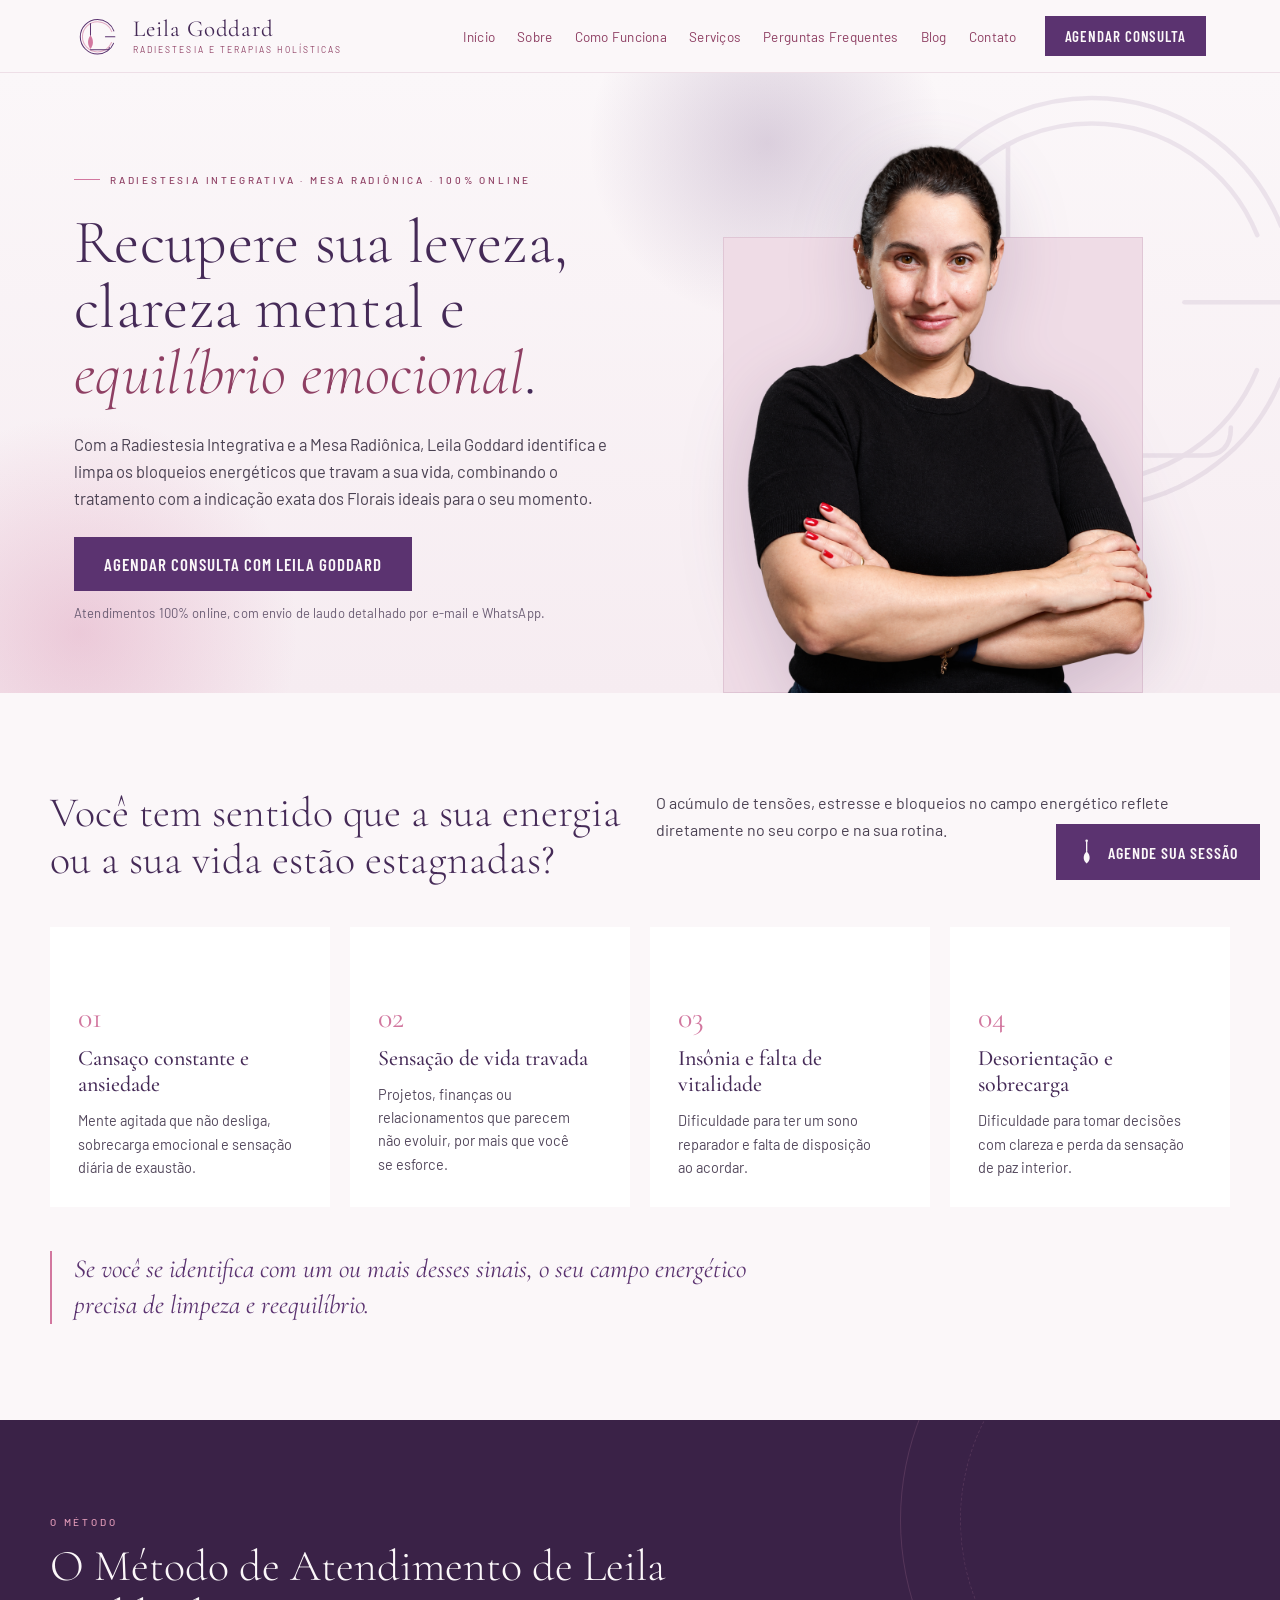
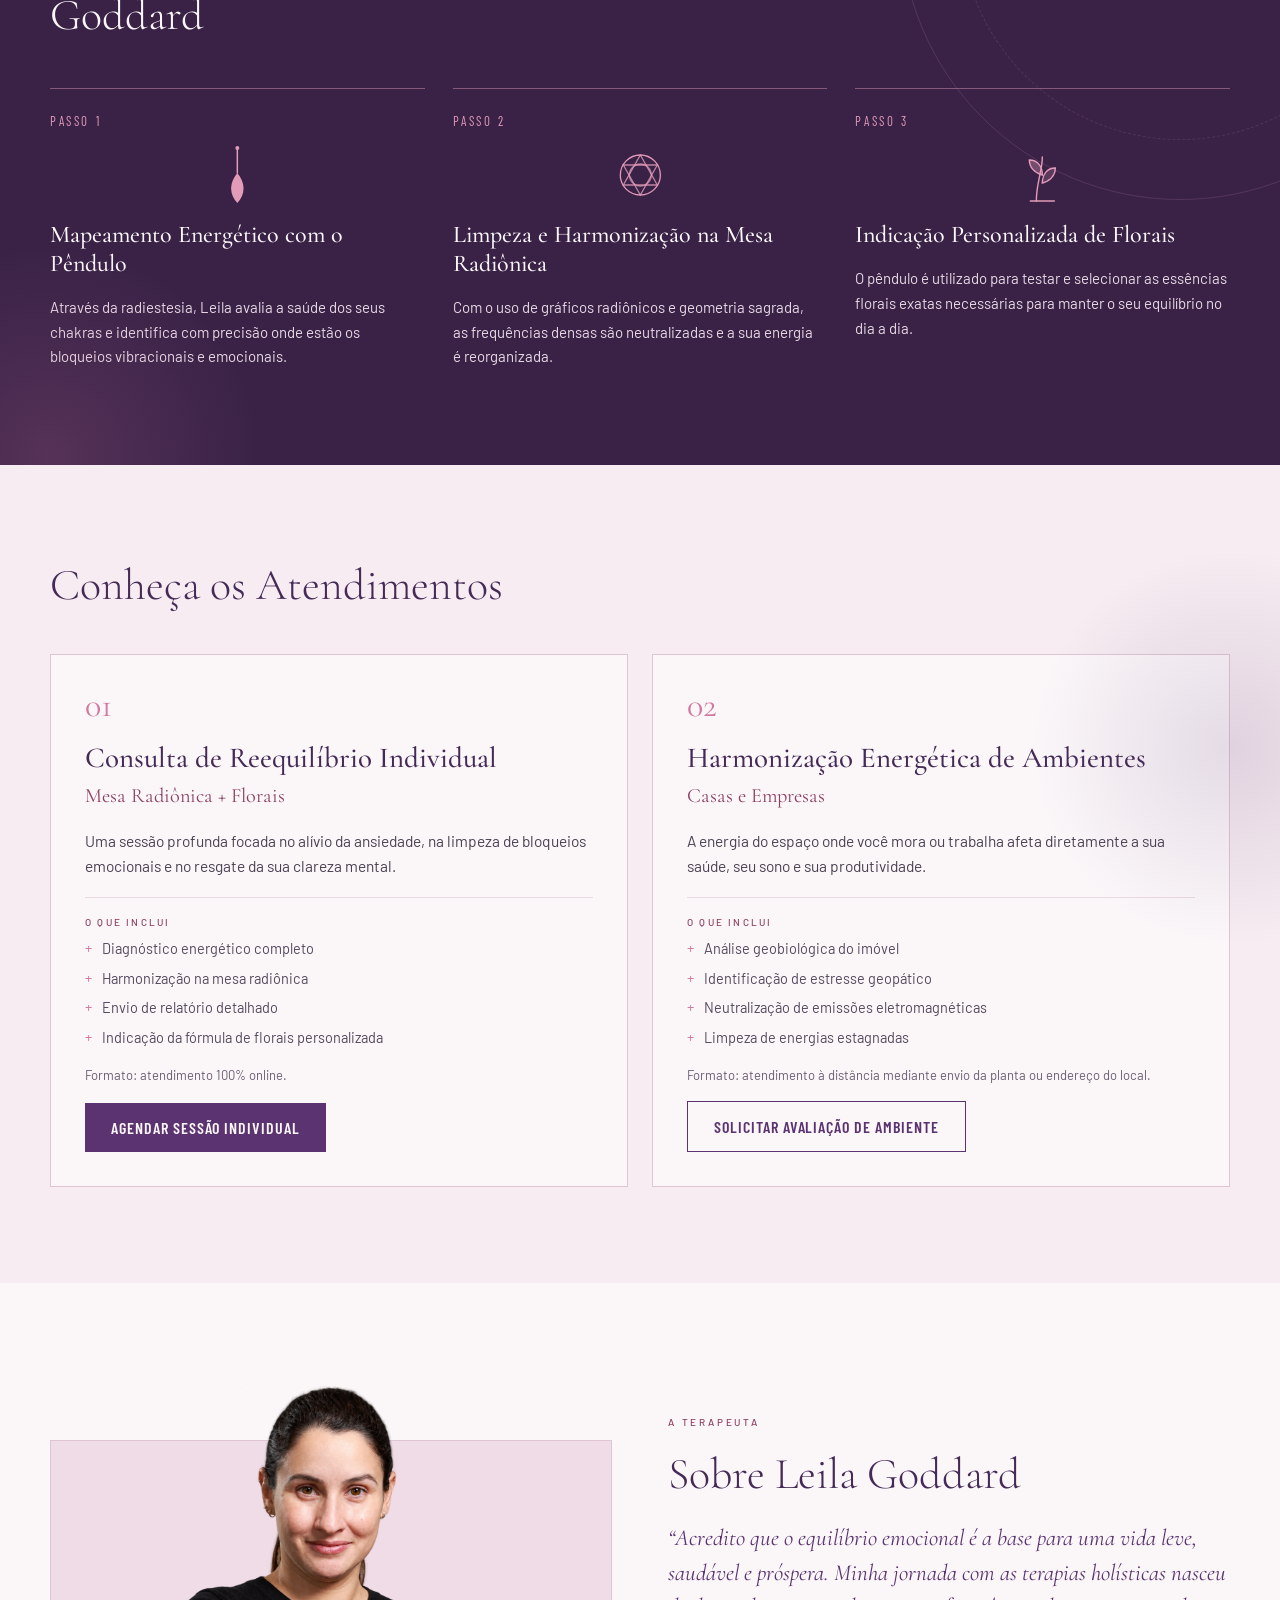
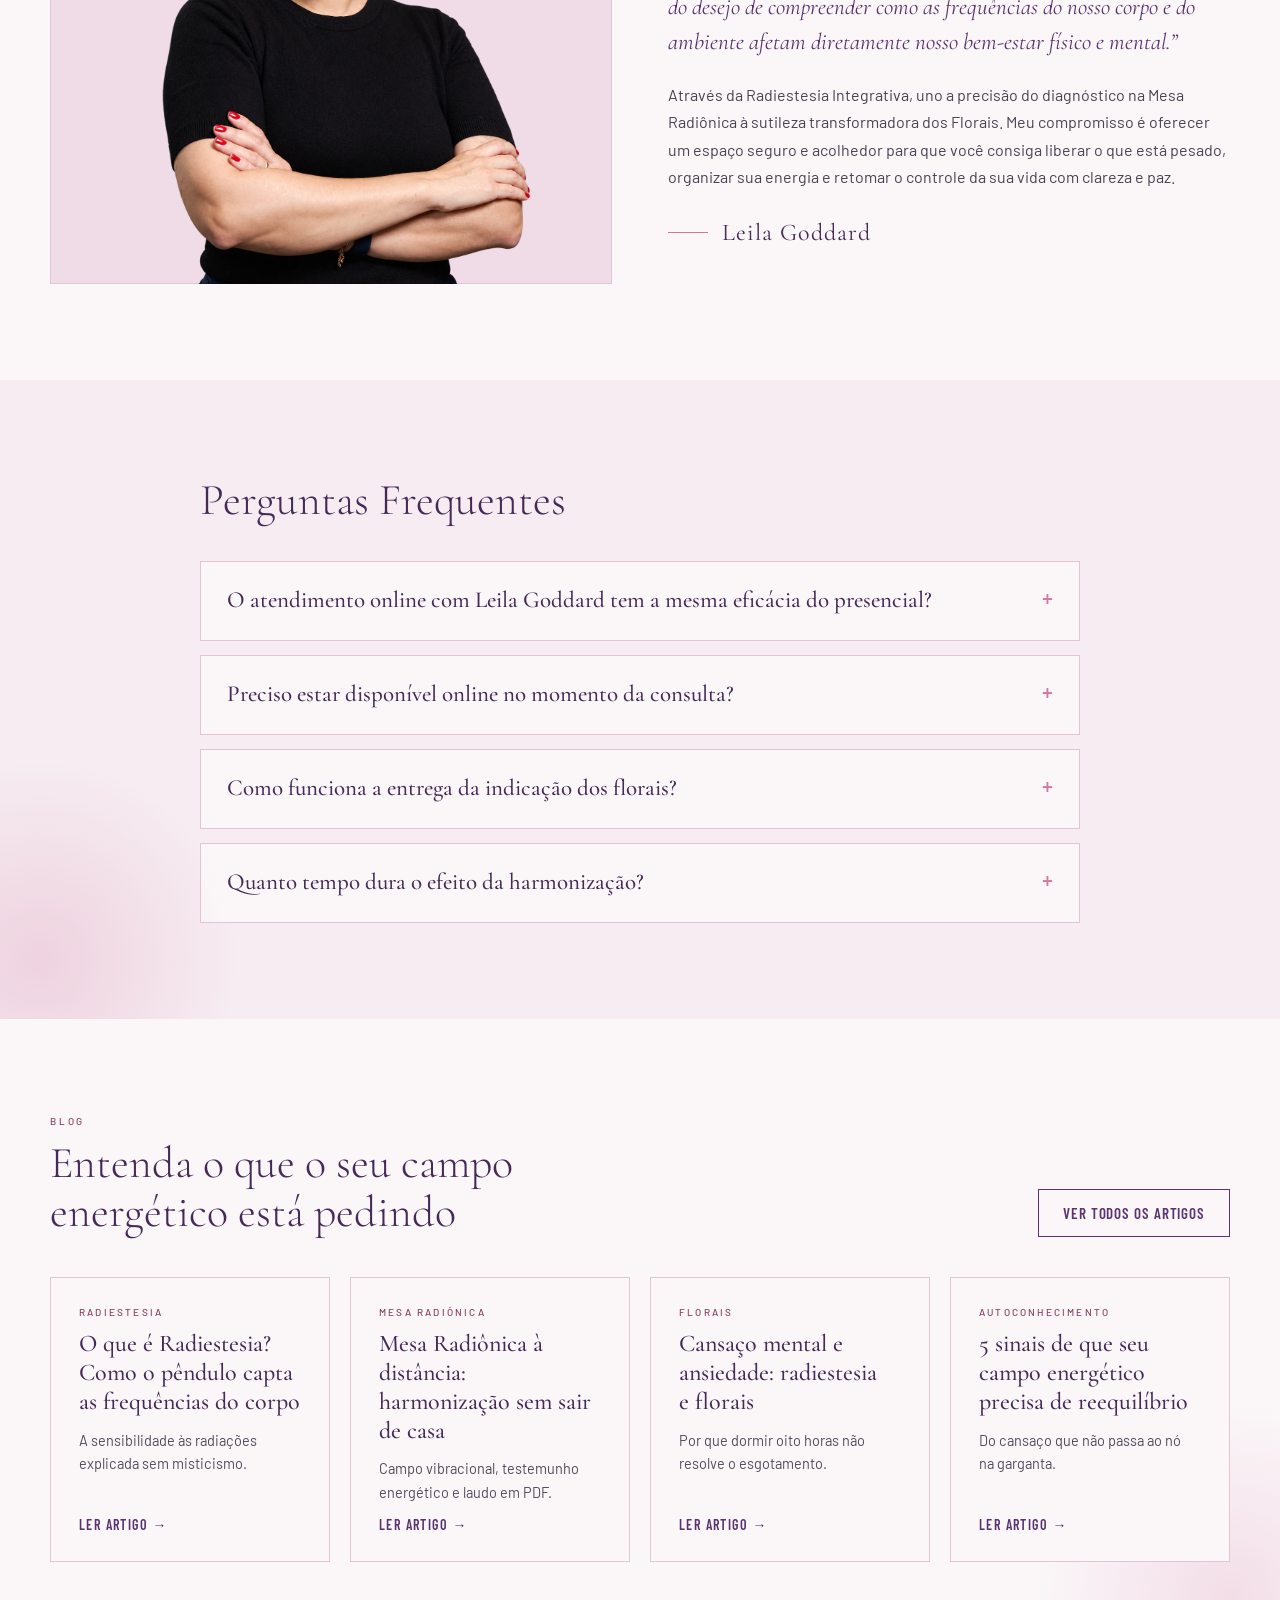
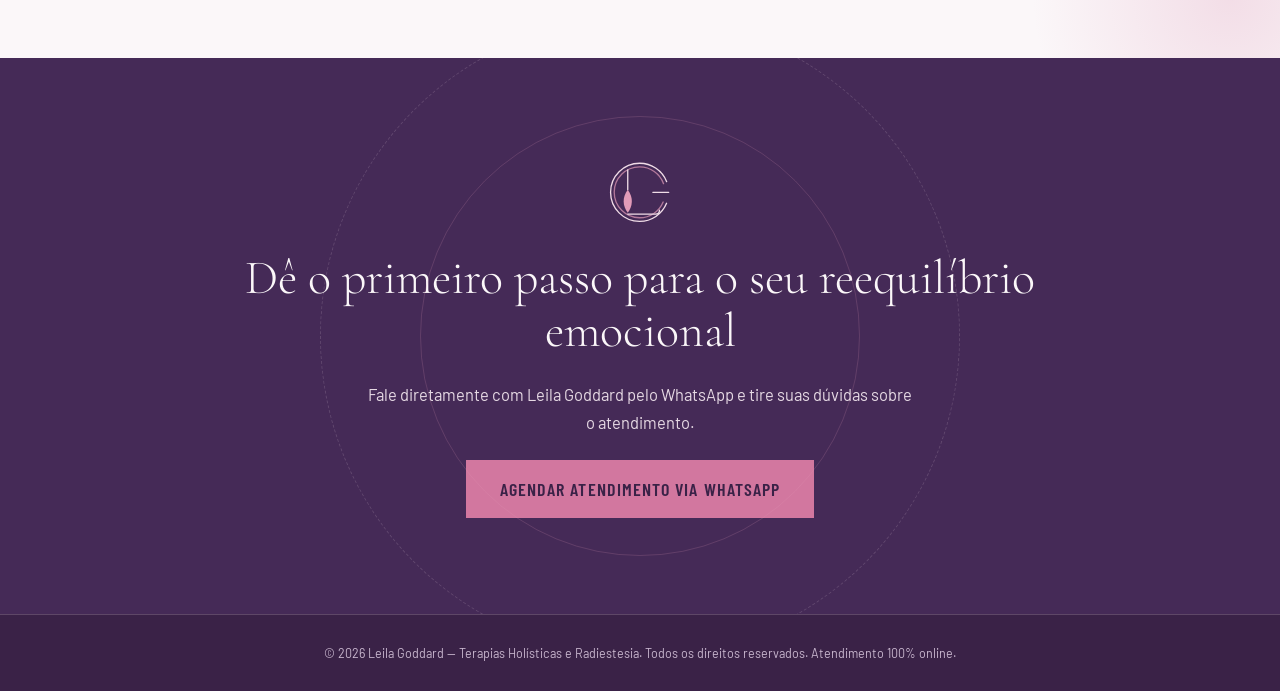
==== index.html @ a89f32e7 "site inicial" ====
<!DOCTYPE html>
<html>
<head>
<meta charset="utf-8">
<meta name="viewport" content="width=device-width, initial-scale=1">
<script src="./support.js"></script>
</head>
<body>
<x-dc>
<helmet>
<link rel="stylesheet" href="_ds/industry-f02040c4-ad25-4f58-a8da-61366b4251c5/styles.css">
<script src="_ds/industry-f02040c4-ad25-4f58-a8da-61366b4251c5/_ds_bundle.js"></script>
<link href="https://fonts.googleapis.com/css2?family=Cormorant+Garamond:ital,wght@0,300;0,400;0,500;1,300;1,400&family=Barlow:wght@300;400;500;600&family=Barlow+Condensed:wght@500;600&display=swap" rel="stylesheet">
<style>
  body { margin: 0; background: #FBF7F9; color: #3D3344; }
  a { color: #8E3F63; text-decoration: none; }
  a:hover { color: #5B3370; }
  * { box-sizing: border-box; }
  section[id] { scroll-margin-top: 160px; }
  details > summary { list-style: none; cursor: pointer; }
  details > summary::-webkit-details-marker { display: none; }
  details[open] .faq-plus { transform: rotate(45deg); }
  section[id] { scroll-margin-top: 160px; }
  .reveal { opacity: 0; transform: translateY(26px); }
  .reveal.in { opacity: 1; transform: none; }
  .reveal { transition: opacity .75s cubic-bezier(.2,.7,.3,1), transform .75s cubic-bezier(.2,.7,.3,1); }
  a { transition: background .25s ease, color .25s ease, border-color .25s ease; }
  details, .blueprint { transition: transform .35s ease, box-shadow .35s ease; }
  details:hover, .blueprint:hover { transform: translateY(-3px); }
  details[open] p { animation: fadeUp .4s ease both; }
  @keyframes fadeUp { from { opacity: 0; transform: translateY(-8px); } to { opacity: 1; transform: none; } }
  @keyframes floatA { 0%, 100% { transform: translate(0,0) scale(1); } 50% { transform: translate(70px,-46px) scale(1.14); } }
  @keyframes floatB { 0%, 100% { transform: translate(0,0) scale(1); } 50% { transform: translate(-56px,54px) scale(1.09); } }
  @keyframes floatC { 0%, 100% { transform: translate(0,0) scale(1); } 50% { transform: translate(40px,40px) scale(1.16); } }
  @keyframes spinSlow { to { transform: rotate(360deg); } }
  @keyframes pendulumSwing { 0%, 100% { transform: rotate(-10deg); } 50% { transform: rotate(10deg); } }
  @keyframes softPulse { 0% { box-shadow: 0 10px 28px rgba(69,42,87,.34), 0 0 0 0 rgba(210,119,159,.5); } 70% { box-shadow: 0 10px 28px rgba(69,42,87,.34), 0 0 0 18px rgba(210,119,159,0); } 100% { box-shadow: 0 10px 28px rgba(69,42,87,.34), 0 0 0 0 rgba(210,119,159,0); } }
  @media (prefers-reduced-motion: reduce) { .reveal { opacity: 1; transform: none; } }
</style>
</helmet>

<div style="font-family:Barlow,sans-serif;background:#FBF7F9;overflow-x:hidden">

  <!-- ===== nav ===== -->
  <header style="position:sticky;top:0;z-index:20;background:rgba(251,247,249,.93);backdrop-filter:blur(8px);border-bottom:1px solid #EEDFE7">
    <div style="max-width:1180px;margin:0 auto;padding:14px 24px;display:flex;align-items:center;gap:28px;flex-wrap:wrap">
      <a href="#inicio" style="display:flex;align-items:center;gap:12px;flex:none">
        <svg viewBox="0 0 120 112" style="height:44px;overflow:visible" fill="none" stroke="#5B3370" stroke-width="2.6" stroke-linecap="round">
          <circle cx="60" cy="58" r="44" stroke-dasharray="242.5 34" stroke-dashoffset="-17"></circle>
          <circle cx="60" cy="58" r="38.5" stroke="#D2779F" stroke-opacity=".6" stroke-dasharray="212 30" stroke-dashoffset="-15"></circle>
          <line x1="80" y1="58" x2="104" y2="58"></line>
          <g style="animation:pendulumSwing 5s ease-in-out infinite;transform-origin:42px 22px">
          <line x1="42" y1="24" x2="42" y2="54"></line>
          <path d="M42 54 C51 66 49.5 79 42 89 C34.5 79 33 66 42 54 Z" fill="#D2779F" stroke="none"></path>
          </g>
          <path d="M42 91 C58 91 74 91 84 91 C88.5 91 90 88.5 90 85"></path>
        </svg>
        <span style="display:flex;flex-direction:column;gap:3px">
          <span style="font-family:'Cormorant Garamond',serif;font-weight:400;font-size:23px;line-height:1;letter-spacing:.04em;color:#452A57">Leila Goddard</span>
          <span style="font-size:8.5px;font-weight:400;letter-spacing:.24em;text-transform:uppercase;color:#8E3F63">Radiestesia e Terapias Holísticas</span>
        </span>
      </a>
      <nav style="display:flex;gap:22px;flex-wrap:wrap;margin-left:auto;font-size:13.5px;letter-spacing:.02em">
        <a href="#inicio">Início</a>
        <a href="#sobre">Sobre</a>
        <a href="#metodo">Como Funciona</a>
        <a href="#servicos">Serviços</a>
        <a href="#faq">Perguntas Frequentes</a>
        <a href="Leila Goddard - Blog.dc.html#blog">Blog</a>
        <a href="#contato">Contato</a>
      </nav>
      <a href="#contato" style="flex:none;background:#5B3370;color:#FBF7F9;padding:11px 20px;font-family:'Barlow Condensed',sans-serif;font-weight:600;font-size:15px;letter-spacing:.06em;text-transform:uppercase" style-hover="background:#452A57;color:#FBF7F9">Agendar Consulta</a>
    </div>
  </header>

  <!-- ===== hero ===== -->
  <section id="inicio" style="position:relative;background:linear-gradient(180deg,#FBF7F9 0%,#F6ECF1 100%);overflow:hidden">
    <svg viewBox="0 0 120 112" style="position:absolute;right:-90px;top:-40px;height:520px;opacity:.09;pointer-events:none" fill="none" stroke="#5B3370" stroke-width="1" stroke-linecap="round">
      <circle cx="60" cy="58" r="44" stroke-dasharray="242.5 34" stroke-dashoffset="-17"></circle>
      <circle cx="60" cy="58" r="38.5" stroke-dasharray="212 30" stroke-dashoffset="-15"></circle>
      <line x1="80" y1="58" x2="104" y2="58"></line>
      <line x1="42" y1="24" x2="42" y2="54"></line>
      <path d="M42 54 C51 66 49.5 79 42 89 C34.5 79 33 66 42 54 Z" fill="#5B3370" stroke="none"></path>
      <path d="M42 91 C58 91 74 91 84 91 C88.5 91 90 88.5 90 85"></path>
    </svg>
    <div style="position:absolute;left:-140px;bottom:-160px;width:440px;height:440px;border-radius:50%;background:radial-gradient(circle,rgba(210,119,159,.30),rgba(210,119,159,0) 70%);animation:floatA 19s ease-in-out infinite;pointer-events:none"></div>
    <div style="position:absolute;right:26%;top:-110px;width:360px;height:360px;border-radius:50%;background:radial-gradient(circle,rgba(91,51,112,.20),rgba(91,51,112,0) 70%);animation:floatB 26s ease-in-out infinite;pointer-events:none"></div>
    <div style="position:relative;max-width:1180px;margin:0 auto;padding:64px 24px 0;display:grid;grid-template-columns:repeat(auto-fit,minmax(320px,1fr));gap:40px;align-items:end">
      <div style="padding-bottom:72px;display:flex;flex-direction:column;gap:24px;max-width:600px">
        <span style="display:inline-flex;align-items:center;gap:10px;font-size:10px;font-weight:500;letter-spacing:.28em;text-transform:uppercase;color:#8E3F63">
          <span style="width:26px;height:1px;background:#D2779F"></span>Radiestesia Integrativa · Mesa Radiônica · 100% Online
        </span>
        <h1 style="font-family:'Cormorant Garamond',serif;font-weight:300;font-size:clamp(38px,5vw,62px);line-height:1.06;letter-spacing:.005em;color:#452A57;margin:0;text-wrap:pretty">Recupere sua leveza, clareza mental e <em style="font-style:italic;color:#8E3F63">equilíbrio emocional</em>.</h1>
        <p style="font-size:16.5px;line-height:1.65;color:#4A4152;margin:0;max-width:540px;text-wrap:pretty">Com a Radiestesia Integrativa e a Mesa Radiônica, Leila Goddard identifica e limpa os bloqueios energéticos que travam a sua vida, combinando o tratamento com a indicação exata dos Florais ideais para o seu momento.</p>
        <div style="display:flex;flex-direction:column;gap:14px;align-items:flex-start">
          <a href="#contato" style="background:#5B3370;color:#FBF7F9;padding:17px 30px;font-family:'Barlow Condensed',sans-serif;font-weight:600;font-size:17px;letter-spacing:.06em;text-transform:uppercase" style-hover="background:#452A57;color:#FBF7F9">Agendar Consulta com Leila Goddard</a>
          <span style="font-size:13px;color:#6B5D74;letter-spacing:.01em">Atendimentos 100% online, com envio de laudo detalhado por e-mail e WhatsApp.</span>
        </div>
      </div>
      <div style="position:relative;display:flex;justify-content:center;align-items:flex-end;min-height:420px">
        <div style="position:absolute;bottom:0;width:min(420px,100%);height:82%;background:#EFDCE6;border:1px solid #E0C6D5"></div>
        <img src="assets/leila.png" alt="Leila Goddard" style="position:relative;width:min(440px,100%);display:block;filter:drop-shadow(0 18px 34px rgba(69,42,87,.18))">
      </div>
    </div>
  </section>

  <!-- ===== para quem é ===== -->
  <section style="background:#FBF7F9;padding:96px 24px">
    <div style="max-width:1180px;margin:0 auto;display:flex;flex-direction:column;gap:44px">
      <div style="display:grid;grid-template-columns:repeat(auto-fit,minmax(300px,1fr));gap:32px;align-items:start">
        <h2 style="font-family:'Cormorant Garamond',serif;font-weight:300;font-size:clamp(30px,3.4vw,42px);line-height:1.12;color:#452A57;margin:0;text-wrap:pretty">Você tem sentido que a sua energia ou a sua vida estão estagnadas?</h2>
        <p style="font-size:16px;line-height:1.7;color:#4A4152;margin:0;text-wrap:pretty">O acúmulo de tensões, estresse e bloqueios no campo energético reflete diretamente no seu corpo e na sua rotina.</p>
      </div>
      <div style="display:grid;grid-template-columns:repeat(auto-fit,minmax(250px,1fr));gap:20px">
        <div class="blueprint" style="background:#fff;padding:28px;display:flex;flex-direction:column;gap:12px;border-color:#EBD9E3">
          <i class="corner tl" style="color:#D2779F"></i><i class="corner tr" style="color:#D2779F"></i><i class="corner bl" style="color:#D2779F"></i><i class="corner br" style="color:#D2779F"></i>
          <span style="font-family:'Cormorant Garamond',serif;font-size:30px;line-height:1;color:#D2779F">01</span>
          <h3 style="font-family:'Cormorant Garamond',serif;font-weight:500;font-size:22px;line-height:1.2;color:#452A57;margin:0">Cansaço constante e ansiedade</h3>
          <p style="font-size:14.5px;line-height:1.6;color:#554A5E;margin:0;text-wrap:pretty">Mente agitada que não desliga, sobrecarga emocional e sensação diária de exaustão.</p>
        </div>
        <div class="blueprint" style="background:#fff;padding:28px;display:flex;flex-direction:column;gap:12px;border-color:#EBD9E3">
          <i class="corner tl" style="color:#D2779F"></i><i class="corner tr" style="color:#D2779F"></i><i class="corner bl" style="color:#D2779F"></i><i class="corner br" style="color:#D2779F"></i>
          <span style="font-family:'Cormorant Garamond',serif;font-size:30px;line-height:1;color:#D2779F">02</span>
          <h3 style="font-family:'Cormorant Garamond',serif;font-weight:500;font-size:22px;line-height:1.2;color:#452A57;margin:0">Sensação de vida travada</h3>
          <p style="font-size:14.5px;line-height:1.6;color:#554A5E;margin:0;text-wrap:pretty">Projetos, finanças ou relacionamentos que parecem não evoluir, por mais que você se esforce.</p>
        </div>
        <div class="blueprint" style="background:#fff;padding:28px;display:flex;flex-direction:column;gap:12px;border-color:#EBD9E3">
          <i class="corner tl" style="color:#D2779F"></i><i class="corner tr" style="color:#D2779F"></i><i class="corner bl" style="color:#D2779F"></i><i class="corner br" style="color:#D2779F"></i>
          <span style="font-family:'Cormorant Garamond',serif;font-size:30px;line-height:1;color:#D2779F">03</span>
          <h3 style="font-family:'Cormorant Garamond',serif;font-weight:500;font-size:22px;line-height:1.2;color:#452A57;margin:0">Insônia e falta de vitalidade</h3>
          <p style="font-size:14.5px;line-height:1.6;color:#554A5E;margin:0;text-wrap:pretty">Dificuldade para ter um sono reparador e falta de disposição ao acordar.</p>
        </div>
        <div class="blueprint" style="background:#fff;padding:28px;display:flex;flex-direction:column;gap:12px;border-color:#EBD9E3">
          <i class="corner tl" style="color:#D2779F"></i><i class="corner tr" style="color:#D2779F"></i><i class="corner bl" style="color:#D2779F"></i><i class="corner br" style="color:#D2779F"></i>
          <span style="font-family:'Cormorant Garamond',serif;font-size:30px;line-height:1;color:#D2779F">04</span>
          <h3 style="font-family:'Cormorant Garamond',serif;font-weight:500;font-size:22px;line-height:1.2;color:#452A57;margin:0">Desorientação e sobrecarga</h3>
          <p style="font-size:14.5px;line-height:1.6;color:#554A5E;margin:0;text-wrap:pretty">Dificuldade para tomar decisões com clareza e perda da sensação de paz interior.</p>
        </div>
      </div>
      <p style="font-family:'Cormorant Garamond',serif;font-style:italic;font-weight:400;font-size:clamp(20px,2.2vw,26px);line-height:1.4;color:#5B3370;margin:0;max-width:760px;border-left:2px solid #D2779F;padding-left:22px;text-wrap:pretty">Se você se identifica com um ou mais desses sinais, o seu campo energético precisa de limpeza e reequilíbrio.</p>
    </div>
  </section>

  <!-- ===== método ===== -->
  <section id="metodo" style="position:relative;overflow:hidden;background:#3A2247;color:#F6ECF1;padding:96px 24px">
    <div style="position:absolute;right:-180px;top:-180px;width:560px;height:560px;border:1px solid rgba(226,155,184,.16);border-radius:50%;animation:spinSlow 72s linear infinite;pointer-events:none"></div>
    <div style="position:absolute;right:-120px;top:-120px;width:440px;height:440px;border:1px dashed rgba(226,155,184,.14);border-radius:50%;animation:spinSlow 48s linear infinite reverse;pointer-events:none"></div>
    <div style="position:absolute;left:-160px;bottom:-200px;width:420px;height:420px;border-radius:50%;background:radial-gradient(circle,rgba(210,119,159,.18),rgba(210,119,159,0) 70%);animation:floatC 22s ease-in-out infinite;pointer-events:none"></div>
    <div style="max-width:1180px;margin:0 auto;display:flex;flex-direction:column;gap:48px">
      <div style="display:flex;flex-direction:column;gap:14px;max-width:700px">
        <span style="font-size:10px;font-weight:500;letter-spacing:.28em;text-transform:uppercase;color:#E29BB8">O Método</span>
        <h2 style="font-family:'Cormorant Garamond',serif;font-weight:300;font-size:clamp(30px,3.6vw,44px);line-height:1.12;color:#FBF7F9;margin:0">O Método de Atendimento de Leila Goddard</h2>
      </div>
      <div style="display:grid;grid-template-columns:repeat(auto-fit,minmax(270px,1fr));gap:28px">
        <div style="display:flex;flex-direction:column;gap:16px;border-top:1px solid rgba(226,155,184,.45);padding-top:24px">
          <span style="font-family:'Barlow Condensed',sans-serif;font-size:13px;letter-spacing:.2em;text-transform:uppercase;color:#E29BB8">Passo 1</span>
          <svg viewBox="0 0 48 60" style="height:60px" fill="none" stroke="#E29BB8" stroke-width="1.5" stroke-linecap="round">
            <line x1="24" y1="4" x2="24" y2="28"></line>
            <path d="M24 28 C33 39 31.5 50 24 58 C16.5 50 15 39 24 28 Z" fill="#E29BB8" stroke="none"></path>
            <circle cx="24" cy="3" r="2" fill="#E29BB8" stroke="none"></circle>
          </svg>
          <h3 style="font-family:'Cormorant Garamond',serif;font-weight:500;font-size:24px;line-height:1.2;color:#FBF7F9;margin:0">Mapeamento Energético com o Pêndulo</h3>
          <p style="font-size:15px;line-height:1.65;color:#E6D9E4;margin:0;text-wrap:pretty">Através da radiestesia, Leila avalia a saúde dos seus chakras e identifica com precisão onde estão os bloqueios vibracionais e emocionais.</p>
        </div>
        <div style="display:flex;flex-direction:column;gap:16px;border-top:1px solid rgba(226,155,184,.45);padding-top:24px">
          <span style="font-family:'Barlow Condensed',sans-serif;font-size:13px;letter-spacing:.2em;text-transform:uppercase;color:#E29BB8">Passo 2</span>
          <svg viewBox="0 0 48 60" style="height:60px" fill="none" stroke="#E29BB8" stroke-width="1.3" stroke-linecap="round">
            <circle cx="24" cy="30" r="20"></circle>
            <circle cx="24" cy="30" r="11" stroke-opacity=".7"></circle>
            <path d="M24 10 L41 40 L7 40 Z" stroke-opacity=".8"></path>
            <path d="M24 50 L7 20 L41 20 Z" stroke-opacity=".8"></path>
          </svg>
          <h3 style="font-family:'Cormorant Garamond',serif;font-weight:500;font-size:24px;line-height:1.2;color:#FBF7F9;margin:0">Limpeza e Harmonização na Mesa Radiônica</h3>
          <p style="font-size:15px;line-height:1.65;color:#E6D9E4;margin:0;text-wrap:pretty">Com o uso de gráficos radiônicos e geometria sagrada, as frequências densas são neutralizadas e a sua energia é reorganizada.</p>
        </div>
        <div style="display:flex;flex-direction:column;gap:16px;border-top:1px solid rgba(226,155,184,.45);padding-top:24px">
          <span style="font-family:'Barlow Condensed',sans-serif;font-size:13px;letter-spacing:.2em;text-transform:uppercase;color:#E29BB8">Passo 3</span>
          <svg viewBox="0 0 48 60" style="height:60px" fill="none" stroke="#E29BB8" stroke-width="1.4" stroke-linecap="round">
            <path d="M18 56 C18 38 24 26 24 12"></path>
            <path d="M24 30 C16 28 11 22 11 15 C19 15 24 21 24 30 Z" fill="#E29BB8" fill-opacity=".35"></path>
            <path d="M24 38 C32 36 37 30 37 23 C29 23 24 29 24 38 Z" fill="#E29BB8" fill-opacity=".2"></path>
            <line x1="12" y1="56" x2="36" y2="56"></line>
          </svg>
          <h3 style="font-family:'Cormorant Garamond',serif;font-weight:500;font-size:24px;line-height:1.2;color:#FBF7F9;margin:0">Indicação Personalizada de Florais</h3>
          <p style="font-size:15px;line-height:1.65;color:#E6D9E4;margin:0;text-wrap:pretty">O pêndulo é utilizado para testar e selecionar as essências florais exatas necessárias para manter o seu equilíbrio no dia a dia.</p>
        </div>
      </div>
    </div>
  </section>

  <!-- ===== serviços ===== -->
  <section id="servicos" style="position:relative;overflow:hidden;background:#F6ECF1;padding:96px 24px">
    <div style="position:absolute;right:-150px;top:10%;width:400px;height:400px;border-radius:50%;background:radial-gradient(circle,rgba(91,51,112,.14),rgba(91,51,112,0) 70%);animation:floatB 21s ease-in-out infinite;pointer-events:none"></div>
    <div style="max-width:1180px;margin:0 auto;display:flex;flex-direction:column;gap:44px">
      <h2 style="font-family:'Cormorant Garamond',serif;font-weight:300;font-size:clamp(30px,3.6vw,44px);line-height:1.12;color:#452A57;margin:0">Conheça os Atendimentos</h2>
      <div style="display:grid;grid-template-columns:repeat(auto-fit,minmax(320px,1fr));gap:24px">
        <div style="background:#FBF7F9;border:1px solid #E0C6D5;padding:34px;display:flex;flex-direction:column;gap:18px">
          <span style="font-family:'Cormorant Garamond',serif;font-size:34px;line-height:1;color:#D2779F">01</span>
          <h3 style="font-family:'Cormorant Garamond',serif;font-weight:500;font-size:clamp(24px,2.4vw,29px);line-height:1.18;color:#452A57;margin:0;text-wrap:pretty">Consulta de Reequilíbrio Individual<br><span style="font-size:.7em;font-weight:400;color:#8E3F63">Mesa Radiônica + Florais</span></h3>
          <p style="font-size:15.5px;line-height:1.65;color:#4A4152;margin:0;text-wrap:pretty">Uma sessão profunda focada no alívio da ansiedade, na limpeza de bloqueios emocionais e no resgate da sua clareza mental.</p>
          <div style="display:flex;flex-direction:column;gap:10px;border-top:1px solid #EBD9E3;padding-top:18px">
            <span style="font-size:10px;font-weight:500;letter-spacing:.22em;text-transform:uppercase;color:#8E3F63">O que inclui</span>
            <div style="display:flex;flex-direction:column;gap:8px;font-size:14.5px;line-height:1.5;color:#554A5E">
              <div style="display:flex;gap:10px"><span style="color:#D2779F">+</span>Diagnóstico energético completo</div>
              <div style="display:flex;gap:10px"><span style="color:#D2779F">+</span>Harmonização na mesa radiônica</div>
              <div style="display:flex;gap:10px"><span style="color:#D2779F">+</span>Envio de relatório detalhado</div>
              <div style="display:flex;gap:10px"><span style="color:#D2779F">+</span>Indicação da fórmula de florais personalizada</div>
            </div>
          </div>
          <span style="font-size:13px;color:#6B5D74">Formato: atendimento 100% online.</span>
          <a href="https://wa.me/553175742707?text=Ol%C3%A1%20Leila%2C%20quero%20agendar%20a%20Consulta%20de%20Reequil%C3%ADbrio%20Individual." target="_blank" rel="noopener" style="margin-top:auto;align-self:flex-start;background:#5B3370;color:#FBF7F9;padding:15px 26px;font-family:'Barlow Condensed',sans-serif;font-weight:600;font-size:16px;letter-spacing:.06em;text-transform:uppercase" style-hover="background:#452A57;color:#FBF7F9">Agendar Sessão Individual</a>
        </div>
        <div style="background:#FBF7F9;border:1px solid #E0C6D5;padding:34px;display:flex;flex-direction:column;gap:18px">
          <span style="font-family:'Cormorant Garamond',serif;font-size:34px;line-height:1;color:#D2779F">02</span>
          <h3 style="font-family:'Cormorant Garamond',serif;font-weight:500;font-size:clamp(24px,2.4vw,29px);line-height:1.18;color:#452A57;margin:0;text-wrap:pretty">Harmonização Energética de Ambientes<br><span style="font-size:.7em;font-weight:400;color:#8E3F63">Casas e Empresas</span></h3>
          <p style="font-size:15.5px;line-height:1.65;color:#4A4152;margin:0;text-wrap:pretty">A energia do espaço onde você mora ou trabalha afeta diretamente a sua saúde, seu sono e sua produtividade.</p>
          <div style="display:flex;flex-direction:column;gap:10px;border-top:1px solid #EBD9E3;padding-top:18px">
            <span style="font-size:10px;font-weight:500;letter-spacing:.22em;text-transform:uppercase;color:#8E3F63">O que inclui</span>
            <div style="display:flex;flex-direction:column;gap:8px;font-size:14.5px;line-height:1.5;color:#554A5E">
              <div style="display:flex;gap:10px"><span style="color:#D2779F">+</span>Análise geobiológica do imóvel</div>
              <div style="display:flex;gap:10px"><span style="color:#D2779F">+</span>Identificação de estresse geopático</div>
              <div style="display:flex;gap:10px"><span style="color:#D2779F">+</span>Neutralização de emissões eletromagnéticas</div>
              <div style="display:flex;gap:10px"><span style="color:#D2779F">+</span>Limpeza de energias estagnadas</div>
            </div>
          </div>
          <span style="font-size:13px;color:#6B5D74">Formato: atendimento à distância mediante envio da planta ou endereço do local.</span>
          <a href="https://wa.me/553175742707?text=Ol%C3%A1%20Leila%2C%20quero%20uma%20avalia%C3%A7%C3%A3o%20de%20ambiente." target="_blank" rel="noopener" style="margin-top:auto;align-self:flex-start;border:1px solid #5B3370;color:#5B3370;padding:15px 26px;font-family:'Barlow Condensed',sans-serif;font-weight:600;font-size:16px;letter-spacing:.06em;text-transform:uppercase" style-hover="background:#5B3370;color:#FBF7F9">Solicitar Avaliação de Ambiente</a>
        </div>
      </div>
    </div>
  </section>

  <!-- ===== sobre ===== -->
  <section id="sobre" style="background:#FBF7F9;padding:96px 24px">
    <div style="max-width:1180px;margin:0 auto;display:grid;grid-template-columns:repeat(auto-fit,minmax(300px,1fr));gap:56px;align-items:center">
      <div style="position:relative;display:flex;justify-content:center">
        <div style="position:absolute;inset:auto 0 0 0;height:88%;background:#EFDCE6;border:1px solid #E0C6D5"></div>
        <img src="assets/leila.png" alt="Leila Goddard, terapeuta holística" style="position:relative;width:min(400px,100%);display:block">
      </div>
      <div style="display:flex;flex-direction:column;gap:22px">
        <span style="font-size:10px;font-weight:500;letter-spacing:.28em;text-transform:uppercase;color:#8E3F63">A Terapeuta</span>
        <h2 style="font-family:'Cormorant Garamond',serif;font-weight:300;font-size:clamp(30px,3.6vw,44px);line-height:1.12;color:#452A57;margin:0">Sobre Leila Goddard</h2>
        <p style="font-family:'Cormorant Garamond',serif;font-style:italic;font-size:clamp(19px,2vw,23px);line-height:1.5;color:#5B3370;margin:0;text-wrap:pretty">“Acredito que o equilíbrio emocional é a base para uma vida leve, saudável e próspera. Minha jornada com as terapias holísticas nasceu do desejo de compreender como as frequências do nosso corpo e do ambiente afetam diretamente nosso bem-estar físico e mental.”</p>
        <p style="font-size:16px;line-height:1.7;color:#4A4152;margin:0;text-wrap:pretty">Através da Radiestesia Integrativa, uno a precisão do diagnóstico na Mesa Radiônica à sutileza transformadora dos Florais. Meu compromisso é oferecer um espaço seguro e acolhedor para que você consiga liberar o que está pesado, organizar sua energia e retomar o controle da sua vida com clareza e paz.</p>
        <div style="display:flex;align-items:center;gap:14px;padding-top:6px">
          <span style="width:40px;height:1px;background:#D2779F"></span>
          <span style="font-family:'Cormorant Garamond',serif;font-size:24px;color:#452A57;letter-spacing:.04em">Leila Goddard</span>
        </div>
      </div>
    </div>
  </section>

  <!-- ===== faq ===== -->
  <section id="faq" style="position:relative;overflow:hidden;background:#F6ECF1;padding:96px 24px">
    <div style="position:absolute;left:-160px;bottom:-140px;width:400px;height:400px;border-radius:50%;background:radial-gradient(circle,rgba(210,119,159,.22),rgba(210,119,159,0) 70%);animation:floatA 24s ease-in-out infinite;pointer-events:none"></div>
    <div style="max-width:880px;margin:0 auto;display:flex;flex-direction:column;gap:36px">
      <h2 style="font-family:'Cormorant Garamond',serif;font-weight:300;font-size:clamp(30px,3.6vw,44px);line-height:1.12;color:#452A57;margin:0">Perguntas Frequentes</h2>
      <div style="display:flex;flex-direction:column;gap:14px">
        <details style="background:#FBF7F9;border:1px solid #E0C6D5;padding:24px 26px">
          <summary style="display:flex;gap:18px;align-items:flex-start;font-family:'Cormorant Garamond',serif;font-weight:500;font-size:clamp(19px,2vw,23px);line-height:1.3;color:#452A57">
            <span style="flex:1;text-wrap:pretty">O atendimento online com Leila Goddard tem a mesma eficácia do presencial?</span>
            <span class="faq-plus" style="flex:none;font-family:Barlow,sans-serif;font-size:22px;color:#D2779F;transition:transform .2s;line-height:1">+</span>
          </summary>
          <p style="font-size:15.5px;line-height:1.7;color:#4A4152;margin:16px 0 0;padding-right:36px;text-wrap:pretty">Sim. A radiestesia e a mesa radiônica atuam no campo vibracional e quântico. Por isso, a medição e o reequilíbrio à distância possuem exatamente a mesma precisão e eficácia do atendimento presencial.</p>
        </details>
        <details style="background:#FBF7F9;border:1px solid #E0C6D5;padding:24px 26px">
          <summary style="display:flex;gap:18px;align-items:flex-start;font-family:'Cormorant Garamond',serif;font-weight:500;font-size:clamp(19px,2vw,23px);line-height:1.3;color:#452A57">
            <span style="flex:1;text-wrap:pretty">Preciso estar disponível online no momento da consulta?</span>
            <span class="faq-plus" style="flex:none;font-family:Barlow,sans-serif;font-size:22px;color:#D2779F;transition:transform .2s;line-height:1">+</span>
          </summary>
          <p style="font-size:15.5px;line-height:1.7;color:#4A4152;margin:16px 0 0;padding-right:36px;text-wrap:pretty">Não obrigatoriamente. Definimos o horário e, caso você não consiga estar presente ao vivo, Leila realiza o atendimento na mesa e envia o laudo detalhado junto com áudios explicativos pelo WhatsApp.</p>
        </details>
        <details style="background:#FBF7F9;border:1px solid #E0C6D5;padding:24px 26px">
          <summary style="display:flex;gap:18px;align-items:flex-start;font-family:'Cormorant Garamond',serif;font-weight:500;font-size:clamp(19px,2vw,23px);line-height:1.3;color:#452A57">
            <span style="flex:1;text-wrap:pretty">Como funciona a entrega da indicação dos florais?</span>
            <span class="faq-plus" style="flex:none;font-family:Barlow,sans-serif;font-size:22px;color:#D2779F;transition:transform .2s;line-height:1">+</span>
          </summary>
          <p style="font-size:15.5px;line-height:1.7;color:#4A4152;margin:16px 0 0;padding-right:36px;text-wrap:pretty">Após a medição realizada durante a sessão, você receberá um documento digital contendo a fórmula exata recomendada para o seu momento, pronta para ser manipulada em qualquer farmácia de manipulação.</p>
        </details>
        <details style="background:#FBF7F9;border:1px solid #E0C6D5;padding:24px 26px">
          <summary style="display:flex;gap:18px;align-items:flex-start;font-family:'Cormorant Garamond',serif;font-weight:500;font-size:clamp(19px,2vw,23px);line-height:1.3;color:#452A57">
            <span style="flex:1;text-wrap:pretty">Quanto tempo dura o efeito da harmonização?</span>
            <span class="faq-plus" style="flex:none;font-family:Barlow,sans-serif;font-size:22px;color:#D2779F;transition:transform .2s;line-height:1">+</span>
          </summary>
          <p style="font-size:15.5px;line-height:1.7;color:#4A4152;margin:16px 0 0;padding-right:36px;text-wrap:pretty">A harmonização atua imediatamente no seu campo energético. O uso dos florais indicados ajuda a sustentar esse novo estado de equilíbrio no seu cotidiano enquanto você processa as mudanças emocionais.</p>
        </details>
      </div>
    </div>
  </section>

  <!-- ===== blog ===== -->
  <section id="blog" style="position:relative;overflow:hidden;background:#FBF7F9;padding:96px 24px">
    <div style="position:absolute;right:-150px;bottom:-140px;width:400px;height:400px;border-radius:50%;background:radial-gradient(circle,rgba(210,119,159,.20),rgba(210,119,159,0) 70%);animation:floatC 23s ease-in-out infinite;pointer-events:none"></div>
    <div style="position:relative;max-width:1180px;margin:0 auto;display:flex;flex-direction:column;gap:40px">
      <div style="display:flex;align-items:flex-end;justify-content:space-between;gap:24px;flex-wrap:wrap">
        <div style="display:flex;flex-direction:column;gap:12px;max-width:620px">
          <span style="font-size:10px;font-weight:500;letter-spacing:.28em;text-transform:uppercase;color:#8E3F63">Blog</span>
          <h2 style="font-family:'Cormorant Garamond',serif;font-weight:300;font-size:clamp(30px,3.6vw,44px);line-height:1.12;color:#452A57;margin:0;text-wrap:pretty">Entenda o que o seu campo energético está pedindo</h2>
        </div>
        <a href="Leila Goddard - Blog.dc.html#blog" style="border:1px solid #5B3370;color:#5B3370;padding:14px 24px;font-family:'Barlow Condensed',sans-serif;font-weight:600;font-size:15px;letter-spacing:.06em;text-transform:uppercase" style-hover="background:#5B3370;color:#FBF7F9">Ver todos os artigos</a>
      </div>
      <div style="display:grid;grid-template-columns:repeat(auto-fit,minmax(280px,1fr));gap:20px">
        <a href="Leila Goddard - Blog.dc.html#artigo-1" style="background:#FBF7F9;border:1px solid #E0C6D5;padding:28px;display:flex;flex-direction:column;gap:12px;color:inherit;transition:transform .3s ease,border-color .3s ease" style-hover="transform:translateY(-4px);border-color:#C89FB6;color:inherit">
          <span style="font-size:10px;font-weight:500;letter-spacing:.22em;text-transform:uppercase;color:#8E3F63">Radiestesia</span>
          <span style="font-family:'Cormorant Garamond',serif;font-weight:500;font-size:24px;line-height:1.2;color:#452A57;text-wrap:pretty">O que é Radiestesia? Como o pêndulo capta as frequências do corpo</span>
          <span style="font-size:14.5px;line-height:1.6;color:#554A5E;text-wrap:pretty">A sensibilidade às radiações explicada sem misticismo.</span>
          <span style="font-family:'Barlow Condensed',sans-serif;font-weight:600;font-size:14px;letter-spacing:.1em;text-transform:uppercase;color:#5B3370;margin-top:auto">Ler artigo →</span>
        </a>
        <a href="Leila Goddard - Blog.dc.html#artigo-2" style="background:#FBF7F9;border:1px solid #E0C6D5;padding:28px;display:flex;flex-direction:column;gap:12px;color:inherit;transition:transform .3s ease,border-color .3s ease" style-hover="transform:translateY(-4px);border-color:#C89FB6;color:inherit">
          <span style="font-size:10px;font-weight:500;letter-spacing:.22em;text-transform:uppercase;color:#8E3F63">Mesa Radiônica</span>
          <span style="font-family:'Cormorant Garamond',serif;font-weight:500;font-size:24px;line-height:1.2;color:#452A57;text-wrap:pretty">Mesa Radiônica à distância: harmonização sem sair de casa</span>
          <span style="font-size:14.5px;line-height:1.6;color:#554A5E;text-wrap:pretty">Campo vibracional, testemunho energético e laudo em PDF.</span>
          <span style="font-family:'Barlow Condensed',sans-serif;font-weight:600;font-size:14px;letter-spacing:.1em;text-transform:uppercase;color:#5B3370;margin-top:auto">Ler artigo →</span>
        </a>
        <a href="Leila Goddard - Blog.dc.html#artigo-3" style="background:#FBF7F9;border:1px solid #E0C6D5;padding:28px;display:flex;flex-direction:column;gap:12px;color:inherit;transition:transform .3s ease,border-color .3s ease" style-hover="transform:translateY(-4px);border-color:#C89FB6;color:inherit">
          <span style="font-size:10px;font-weight:500;letter-spacing:.22em;text-transform:uppercase;color:#8E3F63">Florais</span>
          <span style="font-family:'Cormorant Garamond',serif;font-weight:500;font-size:24px;line-height:1.2;color:#452A57;text-wrap:pretty">Cansaço mental e ansiedade: radiestesia e florais</span>
          <span style="font-size:14.5px;line-height:1.6;color:#554A5E;text-wrap:pretty">Por que dormir oito horas não resolve o esgotamento.</span>
          <span style="font-family:'Barlow Condensed',sans-serif;font-weight:600;font-size:14px;letter-spacing:.1em;text-transform:uppercase;color:#5B3370;margin-top:auto">Ler artigo →</span>
        </a>
        <a href="Leila Goddard - Blog.dc.html#artigo-5" style="background:#FBF7F9;border:1px solid #E0C6D5;padding:28px;display:flex;flex-direction:column;gap:12px;color:inherit;transition:transform .3s ease,border-color .3s ease" style-hover="transform:translateY(-4px);border-color:#C89FB6;color:inherit">
          <span style="font-size:10px;font-weight:500;letter-spacing:.22em;text-transform:uppercase;color:#8E3F63">Autoconhecimento</span>
          <span style="font-family:'Cormorant Garamond',serif;font-weight:500;font-size:24px;line-height:1.2;color:#452A57;text-wrap:pretty">5 sinais de que seu campo energético precisa de reequilíbrio</span>
          <span style="font-size:14.5px;line-height:1.6;color:#554A5E;text-wrap:pretty">Do cansaço que não passa ao nó na garganta.</span>
          <span style="font-family:'Barlow Condensed',sans-serif;font-weight:600;font-size:14px;letter-spacing:.1em;text-transform:uppercase;color:#5B3370;margin-top:auto">Ler artigo →</span>
        </a>
      </div>
    </div>
  </section>

  <!-- ===== contato ===== -->
  <section id="contato" style="position:relative;overflow:hidden;background:#452A57;color:#FBF7F9;padding:96px 24px">
    <div style="position:absolute;left:50%;top:50%;width:640px;height:640px;margin:-320px 0 0 -320px;border:1px dashed rgba(240,220,231,.16);border-radius:50%;animation:spinSlow 90s linear infinite;pointer-events:none"></div>
    <div style="position:absolute;left:50%;top:50%;width:440px;height:440px;margin:-220px 0 0 -220px;border:1px solid rgba(226,155,184,.18);border-radius:50%;animation:spinSlow 60s linear infinite reverse;pointer-events:none"></div>
    <div style="max-width:800px;margin:0 auto;display:flex;flex-direction:column;align-items:center;gap:24px;text-align:center">
      <svg viewBox="0 0 120 112" style="height:74px" fill="none" stroke="#F0DCE7" stroke-width="2" stroke-linecap="round">
        <circle cx="60" cy="58" r="44" stroke-dasharray="242.5 34" stroke-dashoffset="-17"></circle>
        <circle cx="60" cy="58" r="38.5" stroke="#E29BB8" stroke-opacity=".7" stroke-dasharray="212 30" stroke-dashoffset="-15"></circle>
        <line x1="80" y1="58" x2="104" y2="58"></line>
        <line x1="42" y1="24" x2="42" y2="54"></line>
        <path d="M42 54 C51 66 49.5 79 42 89 C34.5 79 33 66 42 54 Z" fill="#E29BB8" stroke="none"></path>
        <path d="M42 91 C58 91 74 91 84 91 C88.5 91 90 88.5 90 85"></path>
      </svg>
      <h2 style="font-family:'Cormorant Garamond',serif;font-weight:300;font-size:clamp(30px,3.8vw,48px);line-height:1.1;color:#FBF7F9;margin:0;text-wrap:pretty">Dê o primeiro passo para o seu reequilíbrio emocional</h2>
      <p style="font-size:16.5px;line-height:1.65;color:#E6D9E4;margin:0;max-width:560px;text-wrap:pretty">Fale diretamente com Leila Goddard pelo WhatsApp e tire suas dúvidas sobre o atendimento.</p>
      <a href="https://wa.me/553175742707?text=Ol%C3%A1%20Leila%2C%20gostaria%20de%20agendar%20um%20atendimento." target="_blank" rel="noopener" style="background:#D2779F;color:#3A2247;padding:18px 34px;font-family:'Barlow Condensed',sans-serif;font-weight:600;font-size:18px;letter-spacing:.06em;text-transform:uppercase" style-hover="background:#E29BB8;color:#3A2247">Agendar Atendimento via WhatsApp</a>
    </div>
  </section>

  <a href="https://wa.me/553175742707?text=Ol%C3%A1%20Leila%2C%20gostaria%20de%20agendar%20minha%20sess%C3%A3o." target="_blank" rel="noopener" style="position:fixed;right:20px;bottom:20px;z-index:60;display:flex;align-items:center;gap:12px;background:#5B3370;color:#FBF7F9;padding:15px 22px;font-family:'Barlow Condensed',sans-serif;font-weight:600;font-size:16px;letter-spacing:.06em;text-transform:uppercase;animation:softPulse 3.4s ease-out infinite" style-hover="background:#D2779F;color:#3A2247">
    <svg viewBox="0 0 24 36" style="height:26px;flex:none;overflow:visible" fill="none" stroke="currentColor" stroke-width="1.8" stroke-linecap="round">
      <circle cx="12" cy="2.5" r="1.8" fill="currentColor" stroke="none"></circle>
      <g style="animation:pendulumSwing 3.6s ease-in-out infinite;transform-origin:12px 2.5px">
        <line x1="12" y1="4" x2="12" y2="17"></line>
        <path d="M12 17 C18 23 17 30 12 34 C7 30 6 23 12 17 Z" fill="currentColor" stroke="none"></path>
      </g>
    </svg>
    Agende sua sessão
  </a>

  <footer style="background:#3A2247;color:#C8B6CE;padding:28px 24px;border-top:1px solid rgba(240,220,231,.2)">
    <div style="max-width:1180px;margin:0 auto;font-size:12.5px;line-height:1.6;text-align:center;text-wrap:pretty">© 2026 Leila Goddard — Terapias Holísticas e Radiestesia. Todos os direitos reservados. Atendimento 100% online.</div>
  </footer>

</div>

</x-dc>
<script type="text/x-dc" data-dc-script data-props="{}">class Component extends DCLogic {
  componentDidMount() {
    this._reveal();
    this._flush = () => {
      requestAnimationFrame(() => this._showVisible());
      setTimeout(() => this._showVisible(), 60);
    };
    window.addEventListener("hashchange", this._flush);
    document.addEventListener("click", this._flush, true);
  }
  _showVisible() {
    document.querySelectorAll(".reveal:not(.in)").forEach(el => {
      const r = el.getBoundingClientRect();
      if (r.top < window.innerHeight && r.bottom > 0) {
        el.style.transitionDelay = "0ms";
        el.classList.add("in");
        if (this._io) this._io.unobserve(el);
      }
    });
  }
  componentDidUpdate() {
    this._reveal();
  }
  _reveal() {
    if (window.matchMedia("(prefers-reduced-motion: reduce)").matches) return;
    const targets = [];
    document.querySelectorAll("section[id] > div").forEach(container => {
      Array.from(container.children).forEach(child => {
        const grid = (child.getAttribute("style") || "").includes("display:grid") && child.children.length > 1;
        if (grid) Array.from(child.children).forEach(g => targets.push(g));
        else targets.push(child);
      });
    });
    if (!this._io) {
      this._io = new IntersectionObserver(entries => {
        entries.forEach(e => {
          if (e.isIntersecting) {
            e.target.classList.add("in");
            this._io.unobserve(e.target);
          }
        });
      }, { rootMargin: "0px 0px -8% 0px", threshold: 0.08 });
    }
    targets.forEach((el, i) => {
      if (el.dataset.revealed) return;
      el.dataset.revealed = "1";
      const r = el.getBoundingClientRect();
      if (r.top < window.innerHeight && r.bottom > 0) {
        el.classList.add("reveal", "in");
        return;
      }
      el.classList.add("reveal");
      el.style.transitionDelay = (i % 4) * 90 + "ms";
      this._io.observe(el);
    });
  }
  componentWillUnmount() {
    if (this._io) this._io.disconnect();
    window.removeEventListener("hashchange", this._flush);
    document.removeEventListener("click", this._flush, true);
  }
}
</script>
</body>
</html>
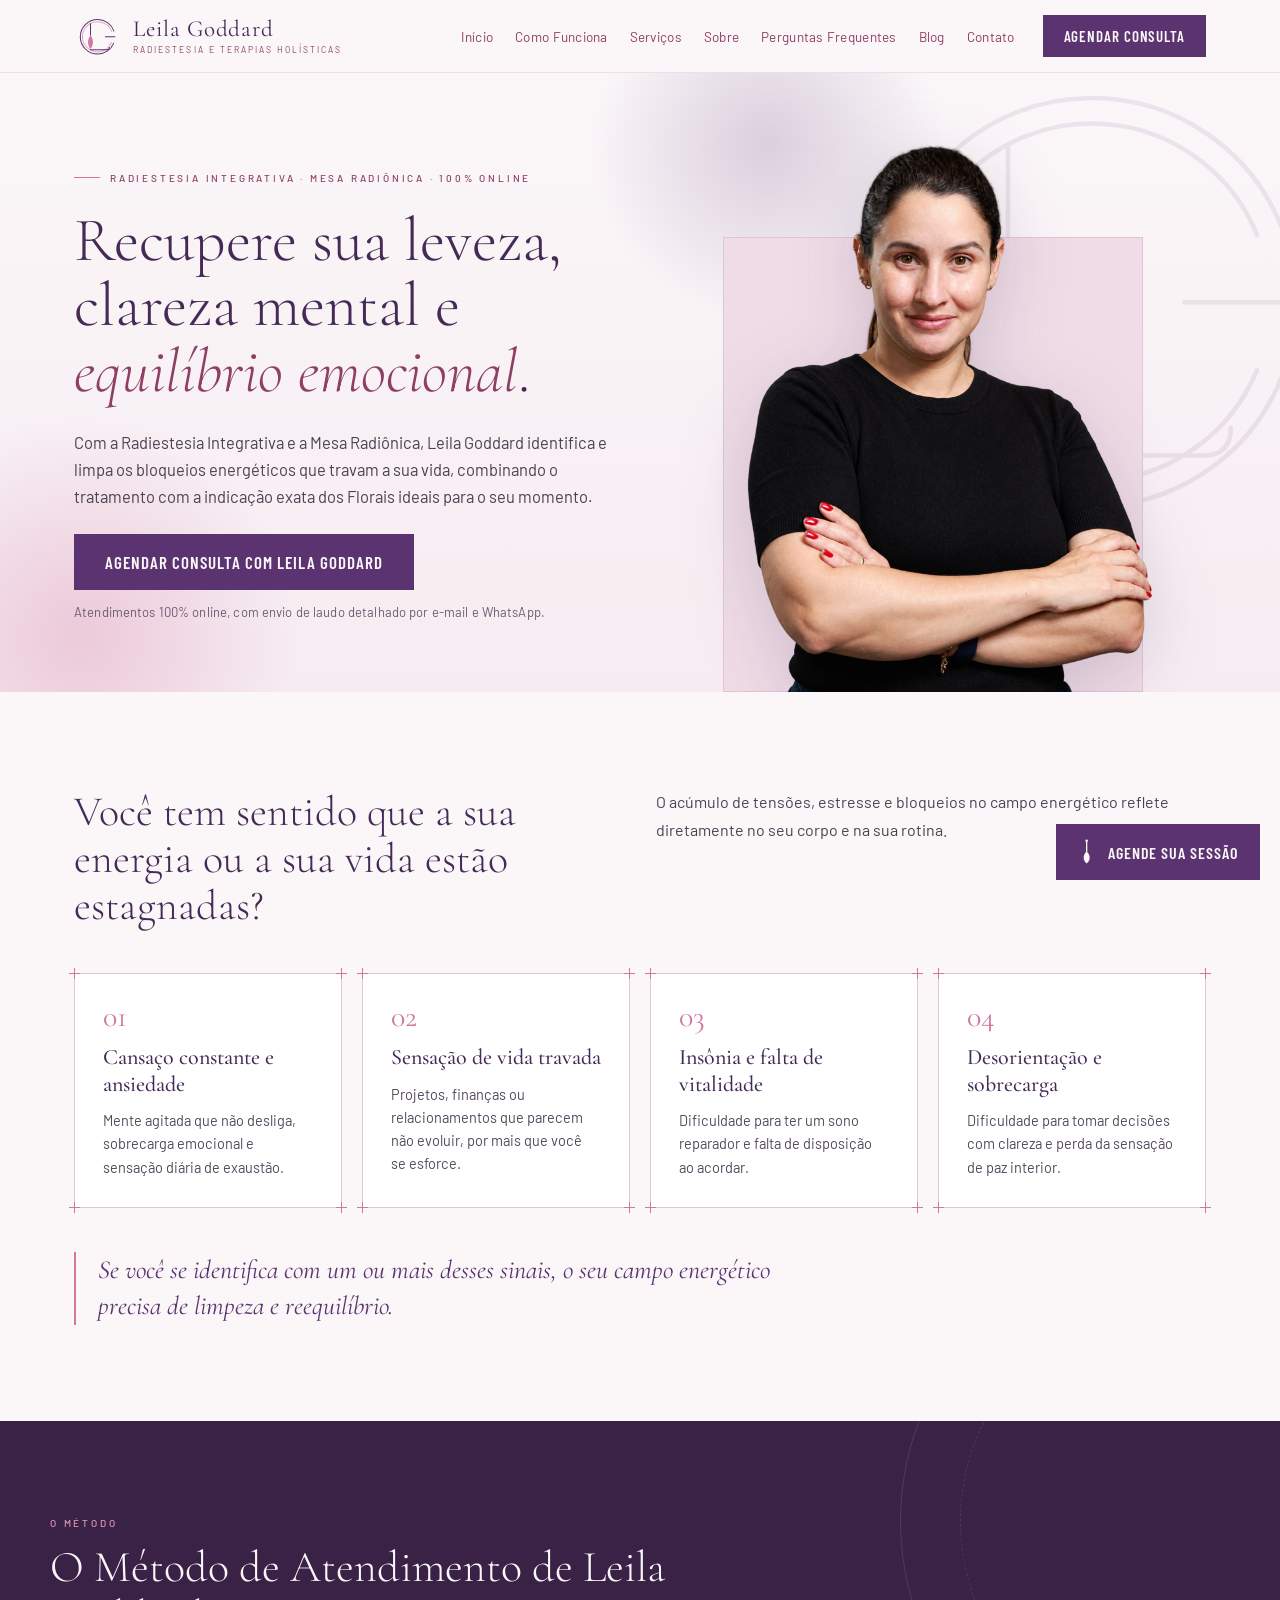
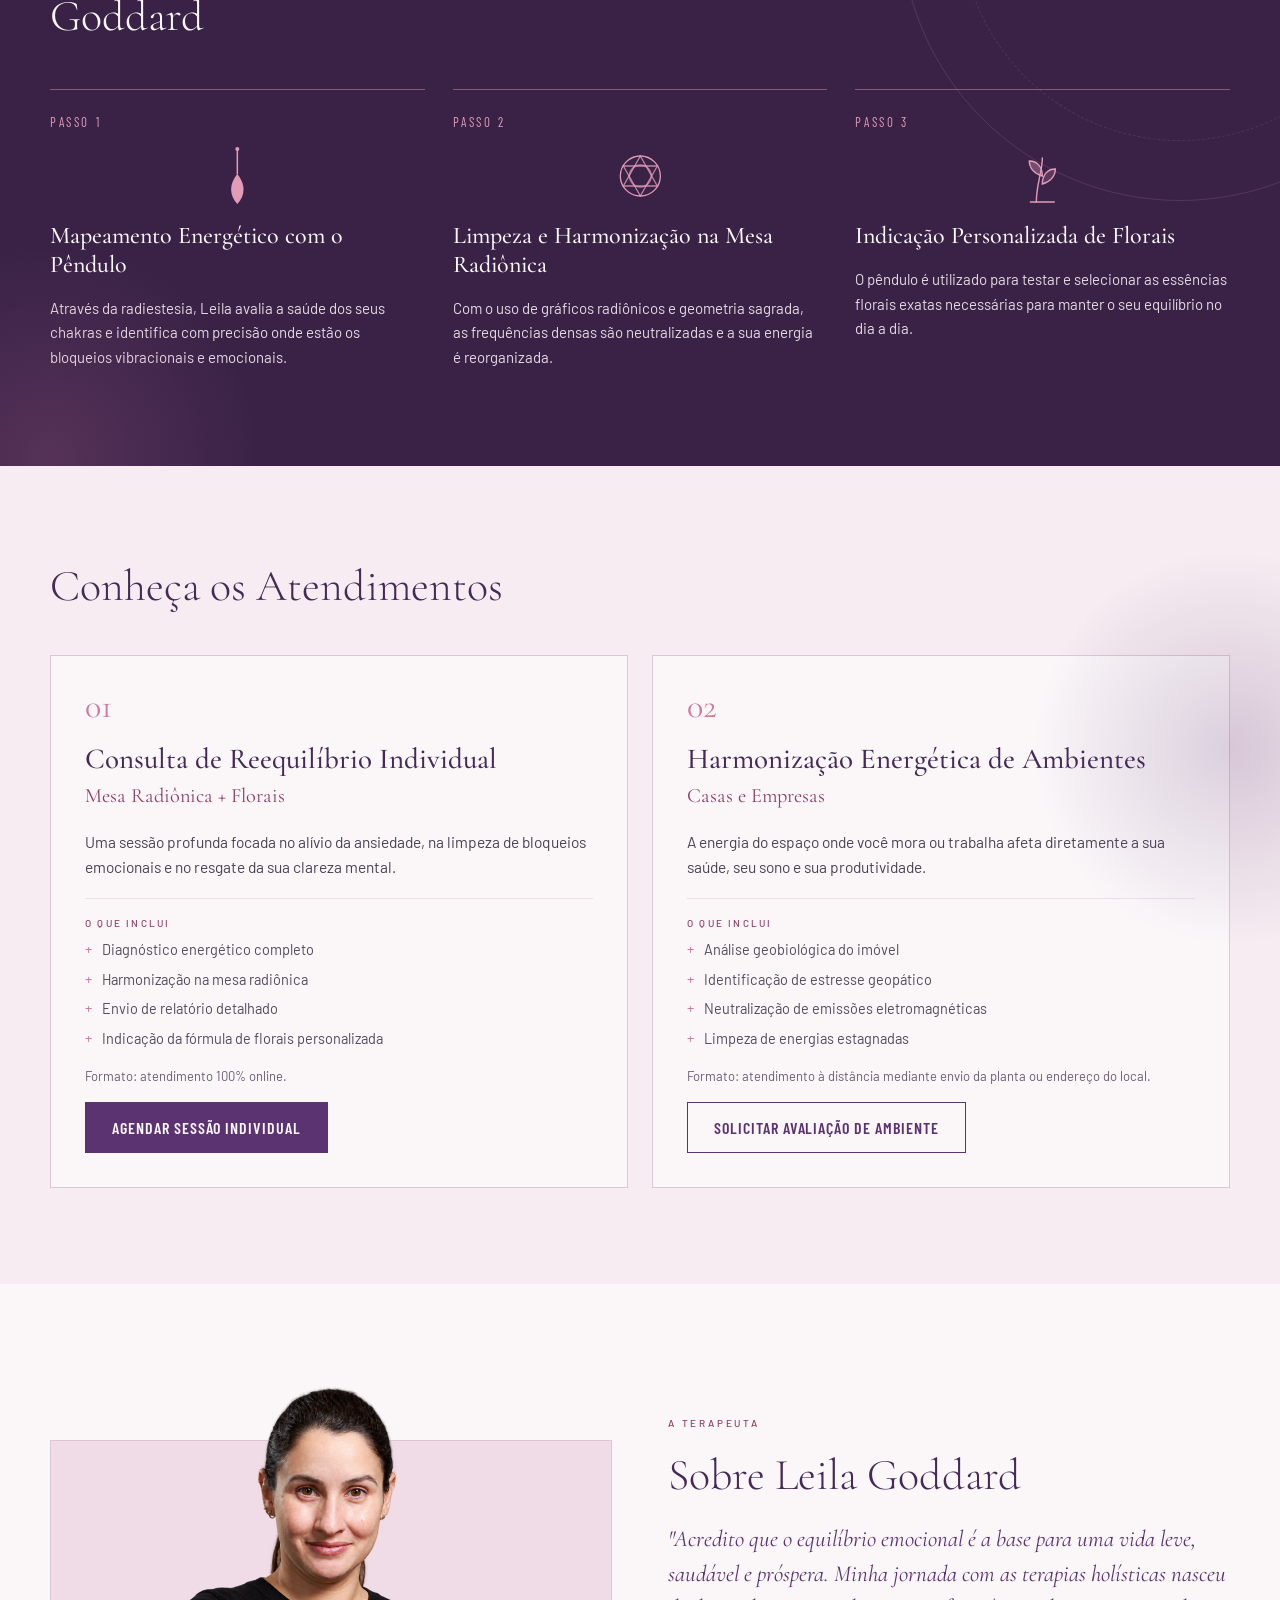
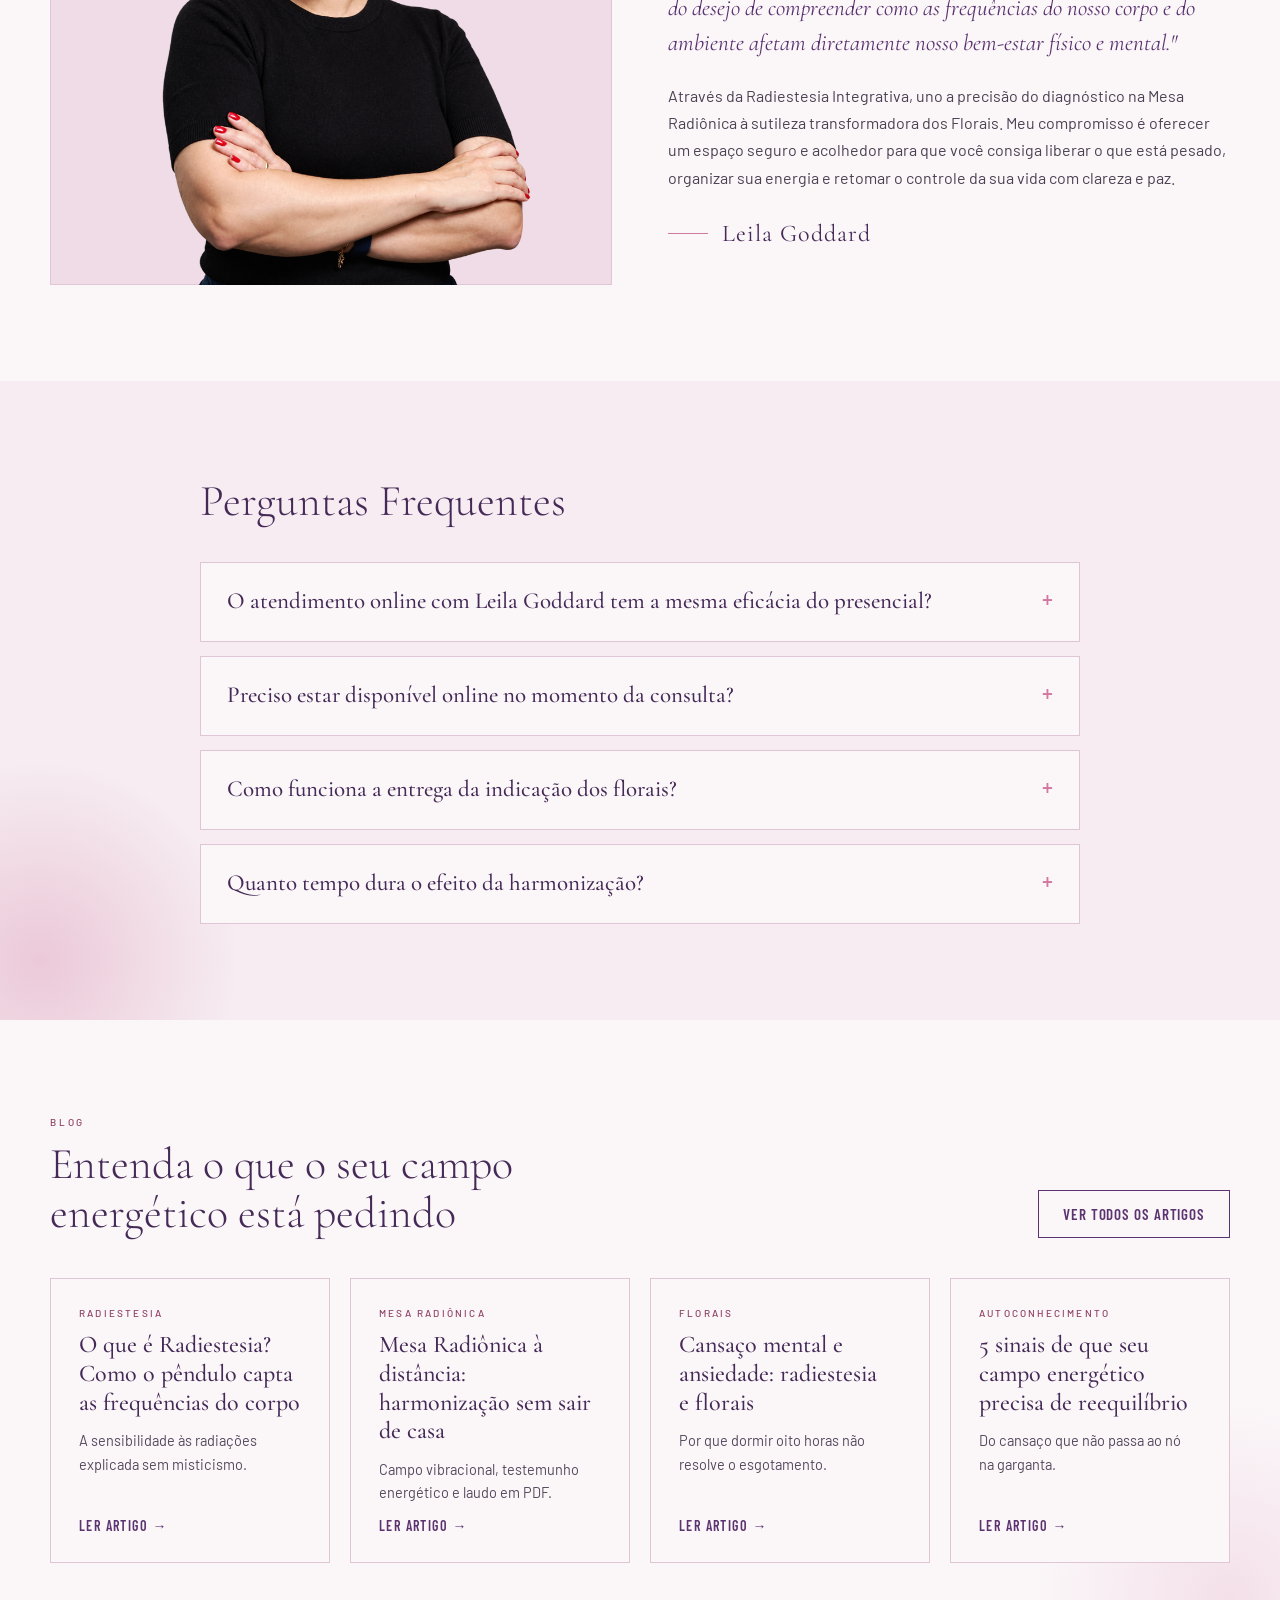
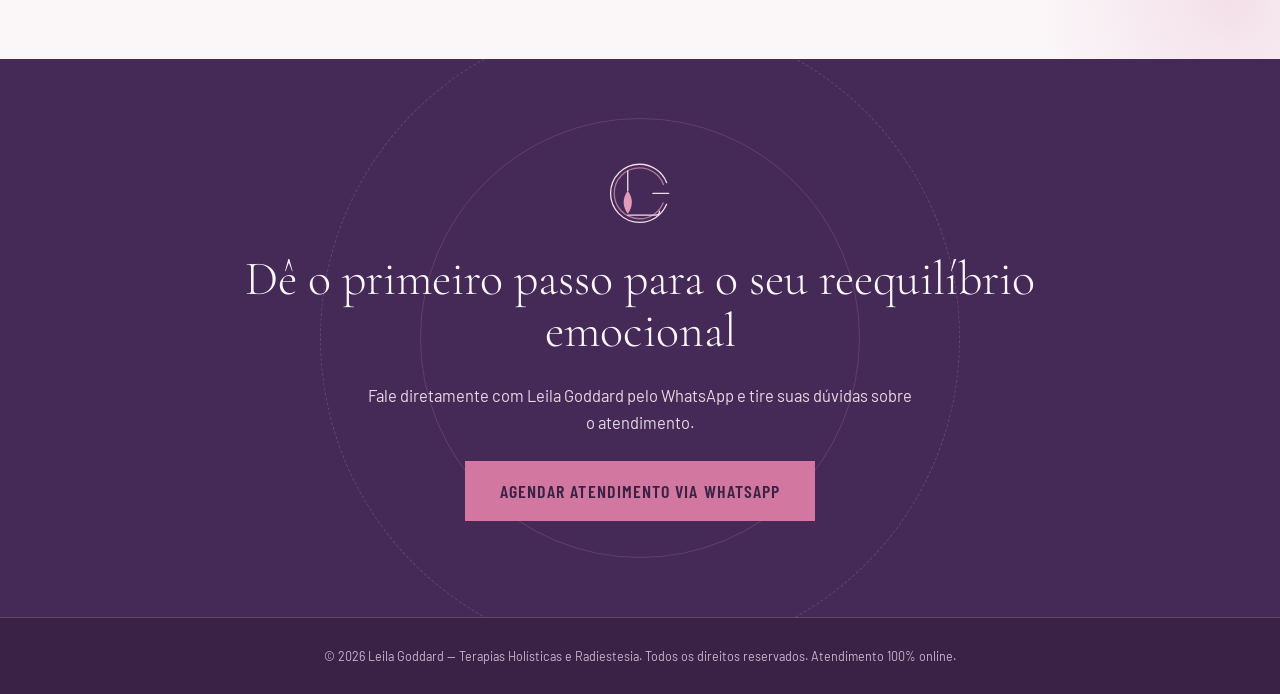
==== commit c25cecdd: "site estatico" ====
--- a/index.html
+++ b/index.html
@@ -1,432 +1,321 @@
 <!DOCTYPE html>
-<html>
+<html lang="pt-BR">
 <head>
 <meta charset="utf-8">
 <meta name="viewport" content="width=device-width, initial-scale=1">
-<script src="./support.js"></script>
+<title>Leila Goddard — Radiestesia e Terapias Holísticas</title>
+<meta name="description" content="Radiestesia Integrativa, Mesa Radiônica e Florais com Leila Goddard. Atendimento 100% online, com laudo detalhado por e-mail e WhatsApp.">
+<link rel="icon" href="data:,">
+<link href="https://fonts.googleapis.com/css2?family=Cormorant+Garamond:ital,wght@0,300;0,400;0,500;1,300;1,400&family=Barlow:wght@300;400;500;600&family=Barlow+Condensed:wght@500;600&display=swap" rel="stylesheet">
+<link rel="stylesheet" href="css/style.css">
 </head>
 <body>
-<x-dc>
-<helmet>
-<link rel="stylesheet" href="_ds/industry-f02040c4-ad25-4f58-a8da-61366b4251c5/styles.css">
-<script src="_ds/industry-f02040c4-ad25-4f58-a8da-61366b4251c5/_ds_bundle.js"></script>
-<link href="https://fonts.googleapis.com/css2?family=Cormorant+Garamond:ital,wght@0,300;0,400;0,500;1,300;1,400&family=Barlow:wght@300;400;500;600&family=Barlow+Condensed:wght@500;600&display=swap" rel="stylesheet">
-<style>
-  body { margin: 0; background: #FBF7F9; color: #3D3344; }
-  a { color: #8E3F63; text-decoration: none; }
-  a:hover { color: #5B3370; }
-  * { box-sizing: border-box; }
-  section[id] { scroll-margin-top: 160px; }
-  details > summary { list-style: none; cursor: pointer; }
-  details > summary::-webkit-details-marker { display: none; }
-  details[open] .faq-plus { transform: rotate(45deg); }
-  section[id] { scroll-margin-top: 160px; }
-  .reveal { opacity: 0; transform: translateY(26px); }
-  .reveal.in { opacity: 1; transform: none; }
-  .reveal { transition: opacity .75s cubic-bezier(.2,.7,.3,1), transform .75s cubic-bezier(.2,.7,.3,1); }
-  a { transition: background .25s ease, color .25s ease, border-color .25s ease; }
-  details, .blueprint { transition: transform .35s ease, box-shadow .35s ease; }
-  details:hover, .blueprint:hover { transform: translateY(-3px); }
-  details[open] p { animation: fadeUp .4s ease both; }
-  @keyframes fadeUp { from { opacity: 0; transform: translateY(-8px); } to { opacity: 1; transform: none; } }
-  @keyframes floatA { 0%, 100% { transform: translate(0,0) scale(1); } 50% { transform: translate(70px,-46px) scale(1.14); } }
-  @keyframes floatB { 0%, 100% { transform: translate(0,0) scale(1); } 50% { transform: translate(-56px,54px) scale(1.09); } }
-  @keyframes floatC { 0%, 100% { transform: translate(0,0) scale(1); } 50% { transform: translate(40px,40px) scale(1.16); } }
-  @keyframes spinSlow { to { transform: rotate(360deg); } }
-  @keyframes pendulumSwing { 0%, 100% { transform: rotate(-10deg); } 50% { transform: rotate(10deg); } }
-  @keyframes softPulse { 0% { box-shadow: 0 10px 28px rgba(69,42,87,.34), 0 0 0 0 rgba(210,119,159,.5); } 70% { box-shadow: 0 10px 28px rgba(69,42,87,.34), 0 0 0 18px rgba(210,119,159,0); } 100% { box-shadow: 0 10px 28px rgba(69,42,87,.34), 0 0 0 0 rgba(210,119,159,0); } }
-  @media (prefers-reduced-motion: reduce) { .reveal { opacity: 1; transform: none; } }
-</style>
-</helmet>
-
-<div style="font-family:Barlow,sans-serif;background:#FBF7F9;overflow-x:hidden">
-
-  <!-- ===== nav ===== -->
-  <header style="position:sticky;top:0;z-index:20;background:rgba(251,247,249,.93);backdrop-filter:blur(8px);border-bottom:1px solid #EEDFE7">
-    <div style="max-width:1180px;margin:0 auto;padding:14px 24px;display:flex;align-items:center;gap:28px;flex-wrap:wrap">
-      <a href="#inicio" style="display:flex;align-items:center;gap:12px;flex:none">
-        <svg viewBox="0 0 120 112" style="height:44px;overflow:visible" fill="none" stroke="#5B3370" stroke-width="2.6" stroke-linecap="round">
-          <circle cx="60" cy="58" r="44" stroke-dasharray="242.5 34" stroke-dashoffset="-17"></circle>
-          <circle cx="60" cy="58" r="38.5" stroke="#D2779F" stroke-opacity=".6" stroke-dasharray="212 30" stroke-dashoffset="-15"></circle>
-          <line x1="80" y1="58" x2="104" y2="58"></line>
-          <g style="animation:pendulumSwing 5s ease-in-out infinite;transform-origin:42px 22px">
+
+<header class="site-header">
+  <div class="wrap">
+    <a href="#inicio" class="brand">
+      <svg viewBox="0 0 120 112" style="height:44px;overflow:visible" fill="none" stroke="#5B3370" stroke-width="2.6" stroke-linecap="round">
+        <circle cx="60" cy="58" r="44" stroke-dasharray="242.5 34" stroke-dashoffset="-17"></circle>
+        <circle cx="60" cy="58" r="38.5" stroke="#D2779F" stroke-opacity=".6" stroke-dasharray="212 30" stroke-dashoffset="-15"></circle>
+        <line x1="80" y1="58" x2="104" y2="58"></line>
+        <g class="pendulum-swing">
           <line x1="42" y1="24" x2="42" y2="54"></line>
           <path d="M42 54 C51 66 49.5 79 42 89 C34.5 79 33 66 42 54 Z" fill="#D2779F" stroke="none"></path>
-          </g>
-          <path d="M42 91 C58 91 74 91 84 91 C88.5 91 90 88.5 90 85"></path>
-        </svg>
-        <span style="display:flex;flex-direction:column;gap:3px">
-          <span style="font-family:'Cormorant Garamond',serif;font-weight:400;font-size:23px;line-height:1;letter-spacing:.04em;color:#452A57">Leila Goddard</span>
-          <span style="font-size:8.5px;font-weight:400;letter-spacing:.24em;text-transform:uppercase;color:#8E3F63">Radiestesia e Terapias Holísticas</span>
-        </span>
-      </a>
-      <nav style="display:flex;gap:22px;flex-wrap:wrap;margin-left:auto;font-size:13.5px;letter-spacing:.02em">
+        </g>
+        <path d="M42 91 C58 91 74 91 84 91 C88.5 91 90 88.5 90 85"></path>
+      </svg>
+      <span style="display:flex;flex-direction:column;gap:3px">
+        <span class="brand-name">Leila Goddard</span>
+        <span class="brand-sub">Radiestesia e Terapias Holísticas</span>
+      </span>
+    </a>
+    <button class="nav-toggle" id="navToggle" type="button" aria-label="Abrir menu" aria-expanded="false" aria-controls="siteNav">
+      <span class="nav-toggle-bar"></span>
+      <span class="nav-toggle-bar"></span>
+      <span class="nav-toggle-bar"></span>
+    </button>
+    <div class="nav-wrap" id="siteNav">
+      <nav class="main-nav">
         <a href="#inicio">Início</a>
-        <a href="#sobre">Sobre</a>
         <a href="#metodo">Como Funciona</a>
         <a href="#servicos">Serviços</a>
+        <a href="#sobre">Sobre</a>
         <a href="#faq">Perguntas Frequentes</a>
-        <a href="Leila Goddard - Blog.dc.html#blog">Blog</a>
+        <a href="#blog">Blog</a>
         <a href="#contato">Contato</a>
       </nav>
-      <a href="#contato" style="flex:none;background:#5B3370;color:#FBF7F9;padding:11px 20px;font-family:'Barlow Condensed',sans-serif;font-weight:600;font-size:15px;letter-spacing:.06em;text-transform:uppercase" style-hover="background:#452A57;color:#FBF7F9">Agendar Consulta</a>
-    </div>
-  </header>
-
-  <!-- ===== hero ===== -->
-  <section id="inicio" style="position:relative;background:linear-gradient(180deg,#FBF7F9 0%,#F6ECF1 100%);overflow:hidden">
-    <svg viewBox="0 0 120 112" style="position:absolute;right:-90px;top:-40px;height:520px;opacity:.09;pointer-events:none" fill="none" stroke="#5B3370" stroke-width="1" stroke-linecap="round">
+      <a href="#contato" class="btn btn-solid">Agendar Consulta</a>
+    </div>
+  </div>
+</header>
+
+<section id="inicio" class="hero">
+  <svg viewBox="0 0 120 112" style="position:absolute;right:-90px;top:-40px;height:520px;opacity:.09;pointer-events:none" fill="none" stroke="#5B3370" stroke-width="1" stroke-linecap="round">
+    <circle cx="60" cy="58" r="44" stroke-dasharray="242.5 34" stroke-dashoffset="-17"></circle>
+    <circle cx="60" cy="58" r="38.5" stroke-dasharray="212 30" stroke-dashoffset="-15"></circle>
+    <line x1="80" y1="58" x2="104" y2="58"></line>
+    <line x1="42" y1="24" x2="42" y2="54"></line>
+    <path d="M42 54 C51 66 49.5 79 42 89 C34.5 79 33 66 42 54 Z" fill="#5B3370" stroke="none"></path>
+    <path d="M42 91 C58 91 74 91 84 91 C88.5 91 90 88.5 90 85"></path>
+  </svg>
+  <div class="blob blob-a" style="left:-140px;bottom:-160px;width:440px;height:440px"></div>
+  <div class="blob blob-b" style="right:26%;top:-110px;width:360px;height:360px"></div>
+  <div class="hero-grid">
+    <div class="hero-copy">
+      <span class="eyebrow"><span class="eyebrow-line"></span>Radiestesia Integrativa · Mesa Radiônica · 100% Online</span>
+      <h1>Recupere sua leveza, clareza mental e <em style="font-style:italic;color:#8E3F63">equilíbrio emocional</em>.</h1>
+      <p>Com a Radiestesia Integrativa e a Mesa Radiônica, Leila Goddard identifica e limpa os bloqueios energéticos que travam a sua vida, combinando o tratamento com a indicação exata dos Florais ideais para o seu momento.</p>
+      <div style="display:flex;flex-direction:column;gap:14px;align-items:flex-start">
+        <a href="#contato" class="btn btn-solid-lg">Agendar Consulta com Leila Goddard</a>
+        <span style="font-size:13px;color:#6B5D74;letter-spacing:.01em">Atendimentos 100% online, com envio de laudo detalhado por e-mail e WhatsApp.</span>
+      </div>
+    </div>
+    <div class="hero-portrait">
+      <div class="hero-portrait-bg"></div>
+      <img src="assets/leila.png" alt="Leila Goddard">
+    </div>
+  </div>
+</section>
+
+<section class="signs">
+  <div class="wrap signs-inner">
+    <div class="signs-head">
+      <h2>Você tem sentido que a sua energia ou a sua vida estão estagnadas?</h2>
+      <p>O acúmulo de tensões, estresse e bloqueios no campo energético reflete diretamente no seu corpo e na sua rotina.</p>
+    </div>
+    <div class="signs-grid">
+      <div class="blueprint">
+        <i class="corner tl"></i><i class="corner tr"></i><i class="corner bl"></i><i class="corner br"></i>
+        <span class="num">01</span>
+        <h3>Cansaço constante e ansiedade</h3>
+        <p>Mente agitada que não desliga, sobrecarga emocional e sensação diária de exaustão.</p>
+      </div>
+      <div class="blueprint">
+        <i class="corner tl"></i><i class="corner tr"></i><i class="corner bl"></i><i class="corner br"></i>
+        <span class="num">02</span>
+        <h3>Sensação de vida travada</h3>
+        <p>Projetos, finanças ou relacionamentos que parecem não evoluir, por mais que você se esforce.</p>
+      </div>
+      <div class="blueprint">
+        <i class="corner tl"></i><i class="corner tr"></i><i class="corner bl"></i><i class="corner br"></i>
+        <span class="num">03</span>
+        <h3>Insônia e falta de vitalidade</h3>
+        <p>Dificuldade para ter um sono reparador e falta de disposição ao acordar.</p>
+      </div>
+      <div class="blueprint">
+        <i class="corner tl"></i><i class="corner tr"></i><i class="corner bl"></i><i class="corner br"></i>
+        <span class="num">04</span>
+        <h3>Desorientação e sobrecarga</h3>
+        <p>Dificuldade para tomar decisões com clareza e perda da sensação de paz interior.</p>
+      </div>
+    </div>
+    <p class="signs-quote">Se você se identifica com um ou mais desses sinais, o seu campo energético precisa de limpeza e reequilíbrio.</p>
+  </div>
+</section>
+
+<section id="metodo" class="method">
+  <div class="ring ring-spin" style="right:-180px;top:-180px;width:560px;height:560px;border:1px solid rgba(226,155,184,.16)"></div>
+  <div class="ring ring-spin-rev" style="right:-120px;top:-120px;width:440px;height:440px;border:1px dashed rgba(226,155,184,.14)"></div>
+  <div class="blob blob-c" style="left:-160px;bottom:-200px;width:420px;height:420px"></div>
+  <div class="method-inner">
+    <div class="method-head">
+      <span class="eyebrow">O Método</span>
+      <h2>O Método de Atendimento de Leila Goddard</h2>
+    </div>
+    <div class="method-grid">
+      <div class="method-step">
+        <span class="step-label">Passo 1</span>
+        <svg viewBox="0 0 48 60" style="height:60px" fill="none" stroke="#E29BB8" stroke-width="1.5" stroke-linecap="round">
+          <line x1="24" y1="4" x2="24" y2="28"></line>
+          <path d="M24 28 C33 39 31.5 50 24 58 C16.5 50 15 39 24 28 Z" fill="#E29BB8" stroke="none"></path>
+          <circle cx="24" cy="3" r="2" fill="#E29BB8" stroke="none"></circle>
+        </svg>
+        <h3>Mapeamento Energético com o Pêndulo</h3>
+        <p>Através da radiestesia, Leila avalia a saúde dos seus chakras e identifica com precisão onde estão os bloqueios vibracionais e emocionais.</p>
+      </div>
+      <div class="method-step">
+        <span class="step-label">Passo 2</span>
+        <svg viewBox="0 0 48 60" style="height:60px" fill="none" stroke="#E29BB8" stroke-width="1.3" stroke-linecap="round">
+          <circle cx="24" cy="30" r="20"></circle>
+          <circle cx="24" cy="30" r="11" stroke-opacity=".7"></circle>
+          <path d="M24 10 L41 40 L7 40 Z" stroke-opacity=".8"></path>
+          <path d="M24 50 L7 20 L41 20 Z" stroke-opacity=".8"></path>
+        </svg>
+        <h3>Limpeza e Harmonização na Mesa Radiônica</h3>
+        <p>Com o uso de gráficos radiônicos e geometria sagrada, as frequências densas são neutralizadas e a sua energia é reorganizada.</p>
+      </div>
+      <div class="method-step">
+        <span class="step-label">Passo 3</span>
+        <svg viewBox="0 0 48 60" style="height:60px" fill="none" stroke="#E29BB8" stroke-width="1.4" stroke-linecap="round">
+          <path d="M18 56 C18 38 24 26 24 12"></path>
+          <path d="M24 30 C16 28 11 22 11 15 C19 15 24 21 24 30 Z" fill="#E29BB8" fill-opacity=".35"></path>
+          <path d="M24 38 C32 36 37 30 37 23 C29 23 24 29 24 38 Z" fill="#E29BB8" fill-opacity=".2"></path>
+          <line x1="12" y1="56" x2="36" y2="56"></line>
+        </svg>
+        <h3>Indicação Personalizada de Florais</h3>
+        <p>O pêndulo é utilizado para testar e selecionar as essências florais exatas necessárias para manter o seu equilíbrio no dia a dia.</p>
+      </div>
+    </div>
+  </div>
+</section>
+
+<section id="servicos" class="services">
+  <div class="blob blob-b" style="right:-150px;top:10%;width:400px;height:400px"></div>
+  <div class="services-inner">
+    <h2>Conheça os Atendimentos</h2>
+    <div class="services-grid">
+      <div class="service-card">
+        <span class="num">01</span>
+        <h3>Consulta de Reequilíbrio Individual<br><span>Mesa Radiônica + Florais</span></h3>
+        <p>Uma sessão profunda focada no alívio da ansiedade, na limpeza de bloqueios emocionais e no resgate da sua clareza mental.</p>
+        <div class="service-includes">
+          <span class="label">O que inclui</span>
+          <ul>
+            <li>Diagnóstico energético completo</li>
+            <li>Harmonização na mesa radiônica</li>
+            <li>Envio de relatório detalhado</li>
+            <li>Indicação da fórmula de florais personalizada</li>
+          </ul>
+        </div>
+        <span class="service-format">Formato: atendimento 100% online.</span>
+        <a href="https://wa.me/553175742707?text=Ol%C3%A1%20Leila%2C%20quero%20agendar%20a%20Consulta%20de%20Reequil%C3%ADbrio%20Individual." target="_blank" rel="noopener" class="btn btn-service" style="margin-top:auto;align-self:flex-start">Agendar Sessão Individual</a>
+      </div>
+      <div class="service-card">
+        <span class="num">02</span>
+        <h3>Harmonização Energética de Ambientes<br><span>Casas e Empresas</span></h3>
+        <p>A energia do espaço onde você mora ou trabalha afeta diretamente a sua saúde, seu sono e sua produtividade.</p>
+        <div class="service-includes">
+          <span class="label">O que inclui</span>
+          <ul>
+            <li>Análise geobiológica do imóvel</li>
+            <li>Identificação de estresse geopático</li>
+            <li>Neutralização de emissões eletromagnéticas</li>
+            <li>Limpeza de energias estagnadas</li>
+          </ul>
+        </div>
+        <span class="service-format">Formato: atendimento à distância mediante envio da planta ou endereço do local.</span>
+        <a href="https://wa.me/553175742707?text=Ol%C3%A1%20Leila%2C%20quero%20uma%20avalia%C3%A7%C3%A3o%20de%20ambiente." target="_blank" rel="noopener" class="btn btn-service-outline" style="margin-top:auto;align-self:flex-start">Solicitar Avaliação de Ambiente</a>
+      </div>
+    </div>
+  </div>
+</section>
+
+<section id="sobre" class="about">
+  <div class="about-inner">
+    <div class="about-photo">
+      <div class="about-photo-bg"></div>
+      <img src="assets/leila.png" alt="Leila Goddard, terapeuta holística">
+    </div>
+    <div class="about-copy">
+      <span class="eyebrow">A Terapeuta</span>
+      <h2>Sobre Leila Goddard</h2>
+      <p class="about-quote">"Acredito que o equilíbrio emocional é a base para uma vida leve, saudável e próspera. Minha jornada com as terapias holísticas nasceu do desejo de compreender como as frequências do nosso corpo e do ambiente afetam diretamente nosso bem-estar físico e mental."</p>
+      <p>Através da Radiestesia Integrativa, uno a precisão do diagnóstico na Mesa Radiônica à sutileza transformadora dos Florais. Meu compromisso é oferecer um espaço seguro e acolhedor para que você consiga liberar o que está pesado, organizar sua energia e retomar o controle da sua vida com clareza e paz.</p>
+      <div class="about-sign">
+        <span class="about-sign-line"></span>
+        <span>Leila Goddard</span>
+      </div>
+    </div>
+  </div>
+</section>
+
+<section id="faq" class="faq">
+  <div class="blob blob-a" style="left:-160px;bottom:-140px;width:400px;height:400px"></div>
+  <div class="faq-inner">
+    <h2>Perguntas Frequentes</h2>
+    <div class="faq-list">
+      <details>
+        <summary><span class="q">O atendimento online com Leila Goddard tem a mesma eficácia do presencial?</span><span class="faq-plus">+</span></summary>
+        <p>Sim. A radiestesia e a mesa radiônica atuam no campo vibracional e quântico. Por isso, a medição e o reequilíbrio à distância possuem exatamente a mesma precisão e eficácia do atendimento presencial.</p>
+      </details>
+      <details>
+        <summary><span class="q">Preciso estar disponível online no momento da consulta?</span><span class="faq-plus">+</span></summary>
+        <p>Não obrigatoriamente. Definimos o horário e, caso você não consiga estar presente ao vivo, Leila realiza o atendimento na mesa e envia o laudo detalhado junto com áudios explicativos pelo WhatsApp.</p>
+      </details>
+      <details>
+        <summary><span class="q">Como funciona a entrega da indicação dos florais?</span><span class="faq-plus">+</span></summary>
+        <p>Após a medição realizada durante a sessão, você receberá um documento digital contendo a fórmula exata recomendada para o seu momento, pronta para ser manipulada em qualquer farmácia de manipulação.</p>
+      </details>
+      <details>
+        <summary><span class="q">Quanto tempo dura o efeito da harmonização?</span><span class="faq-plus">+</span></summary>
+        <p>A harmonização atua imediatamente no seu campo energético. O uso dos florais indicados ajuda a sustentar esse novo estado de equilíbrio no seu cotidiano enquanto você processa as mudanças emocionais.</p>
+      </details>
+    </div>
+  </div>
+</section>
+
+<section id="blog" class="blog-teaser">
+  <div class="blob blob-c" style="right:-150px;bottom:-140px;width:400px;height:400px"></div>
+  <div class="blog-teaser-inner">
+    <div class="blog-teaser-head">
+      <div>
+        <span class="eyebrow">Blog</span>
+        <h2>Entenda o que o seu campo energético está pedindo</h2>
+      </div>
+      <a href="blog/index.html" class="btn btn-outline">Ver todos os artigos</a>
+    </div>
+    <div class="blog-teaser-grid">
+      <a href="blog/o-que-e-radiestesia.html" class="teaser-card">
+        <span class="kicker">Radiestesia</span>
+        <span class="title">O que é Radiestesia? Como o pêndulo capta as frequências do corpo</span>
+        <span class="excerpt">A sensibilidade às radiações explicada sem misticismo.</span>
+        <span class="read-more">Ler artigo →</span>
+      </a>
+      <a href="blog/mesa-radionica-a-distancia.html" class="teaser-card">
+        <span class="kicker">Mesa Radiônica</span>
+        <span class="title">Mesa Radiônica à distância: harmonização sem sair de casa</span>
+        <span class="excerpt">Campo vibracional, testemunho energético e laudo em PDF.</span>
+        <span class="read-more">Ler artigo →</span>
+      </a>
+      <a href="blog/cansaco-mental-e-ansiedade.html" class="teaser-card">
+        <span class="kicker">Florais</span>
+        <span class="title">Cansaço mental e ansiedade: radiestesia e florais</span>
+        <span class="excerpt">Por que dormir oito horas não resolve o esgotamento.</span>
+        <span class="read-more">Ler artigo →</span>
+      </a>
+      <a href="blog/5-sinais-de-desequilibrio.html" class="teaser-card">
+        <span class="kicker">Autoconhecimento</span>
+        <span class="title">5 sinais de que seu campo energético precisa de reequilíbrio</span>
+        <span class="excerpt">Do cansaço que não passa ao nó na garganta.</span>
+        <span class="read-more">Ler artigo →</span>
+      </a>
+    </div>
+  </div>
+</section>
+
+<section id="contato" class="contact">
+  <div class="ring ring-spin-slow" style="left:50%;top:50%;width:640px;height:640px;margin:-320px 0 0 -320px;border:1px dashed rgba(240,220,231,.16)"></div>
+  <div class="ring ring-spin-slow-rev" style="left:50%;top:50%;width:440px;height:440px;margin:-220px 0 0 -220px;border:1px solid rgba(226,155,184,.18)"></div>
+  <div class="contact-inner">
+    <svg viewBox="0 0 120 112" style="height:74px" fill="none" stroke="#F0DCE7" stroke-width="2" stroke-linecap="round">
       <circle cx="60" cy="58" r="44" stroke-dasharray="242.5 34" stroke-dashoffset="-17"></circle>
-      <circle cx="60" cy="58" r="38.5" stroke-dasharray="212 30" stroke-dashoffset="-15"></circle>
+      <circle cx="60" cy="58" r="38.5" stroke="#E29BB8" stroke-opacity=".7" stroke-dasharray="212 30" stroke-dashoffset="-15"></circle>
       <line x1="80" y1="58" x2="104" y2="58"></line>
       <line x1="42" y1="24" x2="42" y2="54"></line>
-      <path d="M42 54 C51 66 49.5 79 42 89 C34.5 79 33 66 42 54 Z" fill="#5B3370" stroke="none"></path>
+      <path d="M42 54 C51 66 49.5 79 42 89 C34.5 79 33 66 42 54 Z" fill="#E29BB8" stroke="none"></path>
       <path d="M42 91 C58 91 74 91 84 91 C88.5 91 90 88.5 90 85"></path>
     </svg>
-    <div style="position:absolute;left:-140px;bottom:-160px;width:440px;height:440px;border-radius:50%;background:radial-gradient(circle,rgba(210,119,159,.30),rgba(210,119,159,0) 70%);animation:floatA 19s ease-in-out infinite;pointer-events:none"></div>
-    <div style="position:absolute;right:26%;top:-110px;width:360px;height:360px;border-radius:50%;background:radial-gradient(circle,rgba(91,51,112,.20),rgba(91,51,112,0) 70%);animation:floatB 26s ease-in-out infinite;pointer-events:none"></div>
-    <div style="position:relative;max-width:1180px;margin:0 auto;padding:64px 24px 0;display:grid;grid-template-columns:repeat(auto-fit,minmax(320px,1fr));gap:40px;align-items:end">
-      <div style="padding-bottom:72px;display:flex;flex-direction:column;gap:24px;max-width:600px">
-        <span style="display:inline-flex;align-items:center;gap:10px;font-size:10px;font-weight:500;letter-spacing:.28em;text-transform:uppercase;color:#8E3F63">
-          <span style="width:26px;height:1px;background:#D2779F"></span>Radiestesia Integrativa · Mesa Radiônica · 100% Online
-        </span>
-        <h1 style="font-family:'Cormorant Garamond',serif;font-weight:300;font-size:clamp(38px,5vw,62px);line-height:1.06;letter-spacing:.005em;color:#452A57;margin:0;text-wrap:pretty">Recupere sua leveza, clareza mental e <em style="font-style:italic;color:#8E3F63">equilíbrio emocional</em>.</h1>
-        <p style="font-size:16.5px;line-height:1.65;color:#4A4152;margin:0;max-width:540px;text-wrap:pretty">Com a Radiestesia Integrativa e a Mesa Radiônica, Leila Goddard identifica e limpa os bloqueios energéticos que travam a sua vida, combinando o tratamento com a indicação exata dos Florais ideais para o seu momento.</p>
-        <div style="display:flex;flex-direction:column;gap:14px;align-items:flex-start">
-          <a href="#contato" style="background:#5B3370;color:#FBF7F9;padding:17px 30px;font-family:'Barlow Condensed',sans-serif;font-weight:600;font-size:17px;letter-spacing:.06em;text-transform:uppercase" style-hover="background:#452A57;color:#FBF7F9">Agendar Consulta com Leila Goddard</a>
-          <span style="font-size:13px;color:#6B5D74;letter-spacing:.01em">Atendimentos 100% online, com envio de laudo detalhado por e-mail e WhatsApp.</span>
-        </div>
-      </div>
-      <div style="position:relative;display:flex;justify-content:center;align-items:flex-end;min-height:420px">
-        <div style="position:absolute;bottom:0;width:min(420px,100%);height:82%;background:#EFDCE6;border:1px solid #E0C6D5"></div>
-        <img src="assets/leila.png" alt="Leila Goddard" style="position:relative;width:min(440px,100%);display:block;filter:drop-shadow(0 18px 34px rgba(69,42,87,.18))">
-      </div>
-    </div>
-  </section>
-
-  <!-- ===== para quem é ===== -->
-  <section style="background:#FBF7F9;padding:96px 24px">
-    <div style="max-width:1180px;margin:0 auto;display:flex;flex-direction:column;gap:44px">
-      <div style="display:grid;grid-template-columns:repeat(auto-fit,minmax(300px,1fr));gap:32px;align-items:start">
-        <h2 style="font-family:'Cormorant Garamond',serif;font-weight:300;font-size:clamp(30px,3.4vw,42px);line-height:1.12;color:#452A57;margin:0;text-wrap:pretty">Você tem sentido que a sua energia ou a sua vida estão estagnadas?</h2>
-        <p style="font-size:16px;line-height:1.7;color:#4A4152;margin:0;text-wrap:pretty">O acúmulo de tensões, estresse e bloqueios no campo energético reflete diretamente no seu corpo e na sua rotina.</p>
-      </div>
-      <div style="display:grid;grid-template-columns:repeat(auto-fit,minmax(250px,1fr));gap:20px">
-        <div class="blueprint" style="background:#fff;padding:28px;display:flex;flex-direction:column;gap:12px;border-color:#EBD9E3">
-          <i class="corner tl" style="color:#D2779F"></i><i class="corner tr" style="color:#D2779F"></i><i class="corner bl" style="color:#D2779F"></i><i class="corner br" style="color:#D2779F"></i>
-          <span style="font-family:'Cormorant Garamond',serif;font-size:30px;line-height:1;color:#D2779F">01</span>
-          <h3 style="font-family:'Cormorant Garamond',serif;font-weight:500;font-size:22px;line-height:1.2;color:#452A57;margin:0">Cansaço constante e ansiedade</h3>
-          <p style="font-size:14.5px;line-height:1.6;color:#554A5E;margin:0;text-wrap:pretty">Mente agitada que não desliga, sobrecarga emocional e sensação diária de exaustão.</p>
-        </div>
-        <div class="blueprint" style="background:#fff;padding:28px;display:flex;flex-direction:column;gap:12px;border-color:#EBD9E3">
-          <i class="corner tl" style="color:#D2779F"></i><i class="corner tr" style="color:#D2779F"></i><i class="corner bl" style="color:#D2779F"></i><i class="corner br" style="color:#D2779F"></i>
-          <span style="font-family:'Cormorant Garamond',serif;font-size:30px;line-height:1;color:#D2779F">02</span>
-          <h3 style="font-family:'Cormorant Garamond',serif;font-weight:500;font-size:22px;line-height:1.2;color:#452A57;margin:0">Sensação de vida travada</h3>
-          <p style="font-size:14.5px;line-height:1.6;color:#554A5E;margin:0;text-wrap:pretty">Projetos, finanças ou relacionamentos que parecem não evoluir, por mais que você se esforce.</p>
-        </div>
-        <div class="blueprint" style="background:#fff;padding:28px;display:flex;flex-direction:column;gap:12px;border-color:#EBD9E3">
-          <i class="corner tl" style="color:#D2779F"></i><i class="corner tr" style="color:#D2779F"></i><i class="corner bl" style="color:#D2779F"></i><i class="corner br" style="color:#D2779F"></i>
-          <span style="font-family:'Cormorant Garamond',serif;font-size:30px;line-height:1;color:#D2779F">03</span>
-          <h3 style="font-family:'Cormorant Garamond',serif;font-weight:500;font-size:22px;line-height:1.2;color:#452A57;margin:0">Insônia e falta de vitalidade</h3>
-          <p style="font-size:14.5px;line-height:1.6;color:#554A5E;margin:0;text-wrap:pretty">Dificuldade para ter um sono reparador e falta de disposição ao acordar.</p>
-        </div>
-        <div class="blueprint" style="background:#fff;padding:28px;display:flex;flex-direction:column;gap:12px;border-color:#EBD9E3">
-          <i class="corner tl" style="color:#D2779F"></i><i class="corner tr" style="color:#D2779F"></i><i class="corner bl" style="color:#D2779F"></i><i class="corner br" style="color:#D2779F"></i>
-          <span style="font-family:'Cormorant Garamond',serif;font-size:30px;line-height:1;color:#D2779F">04</span>
-          <h3 style="font-family:'Cormorant Garamond',serif;font-weight:500;font-size:22px;line-height:1.2;color:#452A57;margin:0">Desorientação e sobrecarga</h3>
-          <p style="font-size:14.5px;line-height:1.6;color:#554A5E;margin:0;text-wrap:pretty">Dificuldade para tomar decisões com clareza e perda da sensação de paz interior.</p>
-        </div>
-      </div>
-      <p style="font-family:'Cormorant Garamond',serif;font-style:italic;font-weight:400;font-size:clamp(20px,2.2vw,26px);line-height:1.4;color:#5B3370;margin:0;max-width:760px;border-left:2px solid #D2779F;padding-left:22px;text-wrap:pretty">Se você se identifica com um ou mais desses sinais, o seu campo energético precisa de limpeza e reequilíbrio.</p>
-    </div>
-  </section>
-
-  <!-- ===== método ===== -->
-  <section id="metodo" style="position:relative;overflow:hidden;background:#3A2247;color:#F6ECF1;padding:96px 24px">
-    <div style="position:absolute;right:-180px;top:-180px;width:560px;height:560px;border:1px solid rgba(226,155,184,.16);border-radius:50%;animation:spinSlow 72s linear infinite;pointer-events:none"></div>
-    <div style="position:absolute;right:-120px;top:-120px;width:440px;height:440px;border:1px dashed rgba(226,155,184,.14);border-radius:50%;animation:spinSlow 48s linear infinite reverse;pointer-events:none"></div>
-    <div style="position:absolute;left:-160px;bottom:-200px;width:420px;height:420px;border-radius:50%;background:radial-gradient(circle,rgba(210,119,159,.18),rgba(210,119,159,0) 70%);animation:floatC 22s ease-in-out infinite;pointer-events:none"></div>
-    <div style="max-width:1180px;margin:0 auto;display:flex;flex-direction:column;gap:48px">
-      <div style="display:flex;flex-direction:column;gap:14px;max-width:700px">
-        <span style="font-size:10px;font-weight:500;letter-spacing:.28em;text-transform:uppercase;color:#E29BB8">O Método</span>
-        <h2 style="font-family:'Cormorant Garamond',serif;font-weight:300;font-size:clamp(30px,3.6vw,44px);line-height:1.12;color:#FBF7F9;margin:0">O Método de Atendimento de Leila Goddard</h2>
-      </div>
-      <div style="display:grid;grid-template-columns:repeat(auto-fit,minmax(270px,1fr));gap:28px">
-        <div style="display:flex;flex-direction:column;gap:16px;border-top:1px solid rgba(226,155,184,.45);padding-top:24px">
-          <span style="font-family:'Barlow Condensed',sans-serif;font-size:13px;letter-spacing:.2em;text-transform:uppercase;color:#E29BB8">Passo 1</span>
-          <svg viewBox="0 0 48 60" style="height:60px" fill="none" stroke="#E29BB8" stroke-width="1.5" stroke-linecap="round">
-            <line x1="24" y1="4" x2="24" y2="28"></line>
-            <path d="M24 28 C33 39 31.5 50 24 58 C16.5 50 15 39 24 28 Z" fill="#E29BB8" stroke="none"></path>
-            <circle cx="24" cy="3" r="2" fill="#E29BB8" stroke="none"></circle>
-          </svg>
-          <h3 style="font-family:'Cormorant Garamond',serif;font-weight:500;font-size:24px;line-height:1.2;color:#FBF7F9;margin:0">Mapeamento Energético com o Pêndulo</h3>
-          <p style="font-size:15px;line-height:1.65;color:#E6D9E4;margin:0;text-wrap:pretty">Através da radiestesia, Leila avalia a saúde dos seus chakras e identifica com precisão onde estão os bloqueios vibracionais e emocionais.</p>
-        </div>
-        <div style="display:flex;flex-direction:column;gap:16px;border-top:1px solid rgba(226,155,184,.45);padding-top:24px">
-          <span style="font-family:'Barlow Condensed',sans-serif;font-size:13px;letter-spacing:.2em;text-transform:uppercase;color:#E29BB8">Passo 2</span>
-          <svg viewBox="0 0 48 60" style="height:60px" fill="none" stroke="#E29BB8" stroke-width="1.3" stroke-linecap="round">
-            <circle cx="24" cy="30" r="20"></circle>
-            <circle cx="24" cy="30" r="11" stroke-opacity=".7"></circle>
-            <path d="M24 10 L41 40 L7 40 Z" stroke-opacity=".8"></path>
-            <path d="M24 50 L7 20 L41 20 Z" stroke-opacity=".8"></path>
-          </svg>
-          <h3 style="font-family:'Cormorant Garamond',serif;font-weight:500;font-size:24px;line-height:1.2;color:#FBF7F9;margin:0">Limpeza e Harmonização na Mesa Radiônica</h3>
-          <p style="font-size:15px;line-height:1.65;color:#E6D9E4;margin:0;text-wrap:pretty">Com o uso de gráficos radiônicos e geometria sagrada, as frequências densas são neutralizadas e a sua energia é reorganizada.</p>
-        </div>
-        <div style="display:flex;flex-direction:column;gap:16px;border-top:1px solid rgba(226,155,184,.45);padding-top:24px">
-          <span style="font-family:'Barlow Condensed',sans-serif;font-size:13px;letter-spacing:.2em;text-transform:uppercase;color:#E29BB8">Passo 3</span>
-          <svg viewBox="0 0 48 60" style="height:60px" fill="none" stroke="#E29BB8" stroke-width="1.4" stroke-linecap="round">
-            <path d="M18 56 C18 38 24 26 24 12"></path>
-            <path d="M24 30 C16 28 11 22 11 15 C19 15 24 21 24 30 Z" fill="#E29BB8" fill-opacity=".35"></path>
-            <path d="M24 38 C32 36 37 30 37 23 C29 23 24 29 24 38 Z" fill="#E29BB8" fill-opacity=".2"></path>
-            <line x1="12" y1="56" x2="36" y2="56"></line>
-          </svg>
-          <h3 style="font-family:'Cormorant Garamond',serif;font-weight:500;font-size:24px;line-height:1.2;color:#FBF7F9;margin:0">Indicação Personalizada de Florais</h3>
-          <p style="font-size:15px;line-height:1.65;color:#E6D9E4;margin:0;text-wrap:pretty">O pêndulo é utilizado para testar e selecionar as essências florais exatas necessárias para manter o seu equilíbrio no dia a dia.</p>
-        </div>
-      </div>
-    </div>
-  </section>
-
-  <!-- ===== serviços ===== -->
-  <section id="servicos" style="position:relative;overflow:hidden;background:#F6ECF1;padding:96px 24px">
-    <div style="position:absolute;right:-150px;top:10%;width:400px;height:400px;border-radius:50%;background:radial-gradient(circle,rgba(91,51,112,.14),rgba(91,51,112,0) 70%);animation:floatB 21s ease-in-out infinite;pointer-events:none"></div>
-    <div style="max-width:1180px;margin:0 auto;display:flex;flex-direction:column;gap:44px">
-      <h2 style="font-family:'Cormorant Garamond',serif;font-weight:300;font-size:clamp(30px,3.6vw,44px);line-height:1.12;color:#452A57;margin:0">Conheça os Atendimentos</h2>
-      <div style="display:grid;grid-template-columns:repeat(auto-fit,minmax(320px,1fr));gap:24px">
-        <div style="background:#FBF7F9;border:1px solid #E0C6D5;padding:34px;display:flex;flex-direction:column;gap:18px">
-          <span style="font-family:'Cormorant Garamond',serif;font-size:34px;line-height:1;color:#D2779F">01</span>
-          <h3 style="font-family:'Cormorant Garamond',serif;font-weight:500;font-size:clamp(24px,2.4vw,29px);line-height:1.18;color:#452A57;margin:0;text-wrap:pretty">Consulta de Reequilíbrio Individual<br><span style="font-size:.7em;font-weight:400;color:#8E3F63">Mesa Radiônica + Florais</span></h3>
-          <p style="font-size:15.5px;line-height:1.65;color:#4A4152;margin:0;text-wrap:pretty">Uma sessão profunda focada no alívio da ansiedade, na limpeza de bloqueios emocionais e no resgate da sua clareza mental.</p>
-          <div style="display:flex;flex-direction:column;gap:10px;border-top:1px solid #EBD9E3;padding-top:18px">
-            <span style="font-size:10px;font-weight:500;letter-spacing:.22em;text-transform:uppercase;color:#8E3F63">O que inclui</span>
-            <div style="display:flex;flex-direction:column;gap:8px;font-size:14.5px;line-height:1.5;color:#554A5E">
-              <div style="display:flex;gap:10px"><span style="color:#D2779F">+</span>Diagnóstico energético completo</div>
-              <div style="display:flex;gap:10px"><span style="color:#D2779F">+</span>Harmonização na mesa radiônica</div>
-              <div style="display:flex;gap:10px"><span style="color:#D2779F">+</span>Envio de relatório detalhado</div>
-              <div style="display:flex;gap:10px"><span style="color:#D2779F">+</span>Indicação da fórmula de florais personalizada</div>
-            </div>
-          </div>
-          <span style="font-size:13px;color:#6B5D74">Formato: atendimento 100% online.</span>
-          <a href="https://wa.me/553175742707?text=Ol%C3%A1%20Leila%2C%20quero%20agendar%20a%20Consulta%20de%20Reequil%C3%ADbrio%20Individual." target="_blank" rel="noopener" style="margin-top:auto;align-self:flex-start;background:#5B3370;color:#FBF7F9;padding:15px 26px;font-family:'Barlow Condensed',sans-serif;font-weight:600;font-size:16px;letter-spacing:.06em;text-transform:uppercase" style-hover="background:#452A57;color:#FBF7F9">Agendar Sessão Individual</a>
-        </div>
-        <div style="background:#FBF7F9;border:1px solid #E0C6D5;padding:34px;display:flex;flex-direction:column;gap:18px">
-          <span style="font-family:'Cormorant Garamond',serif;font-size:34px;line-height:1;color:#D2779F">02</span>
-          <h3 style="font-family:'Cormorant Garamond',serif;font-weight:500;font-size:clamp(24px,2.4vw,29px);line-height:1.18;color:#452A57;margin:0;text-wrap:pretty">Harmonização Energética de Ambientes<br><span style="font-size:.7em;font-weight:400;color:#8E3F63">Casas e Empresas</span></h3>
-          <p style="font-size:15.5px;line-height:1.65;color:#4A4152;margin:0;text-wrap:pretty">A energia do espaço onde você mora ou trabalha afeta diretamente a sua saúde, seu sono e sua produtividade.</p>
-          <div style="display:flex;flex-direction:column;gap:10px;border-top:1px solid #EBD9E3;padding-top:18px">
-            <span style="font-size:10px;font-weight:500;letter-spacing:.22em;text-transform:uppercase;color:#8E3F63">O que inclui</span>
-            <div style="display:flex;flex-direction:column;gap:8px;font-size:14.5px;line-height:1.5;color:#554A5E">
-              <div style="display:flex;gap:10px"><span style="color:#D2779F">+</span>Análise geobiológica do imóvel</div>
-              <div style="display:flex;gap:10px"><span style="color:#D2779F">+</span>Identificação de estresse geopático</div>
-              <div style="display:flex;gap:10px"><span style="color:#D2779F">+</span>Neutralização de emissões eletromagnéticas</div>
-              <div style="display:flex;gap:10px"><span style="color:#D2779F">+</span>Limpeza de energias estagnadas</div>
-            </div>
-          </div>
-          <span style="font-size:13px;color:#6B5D74">Formato: atendimento à distância mediante envio da planta ou endereço do local.</span>
-          <a href="https://wa.me/553175742707?text=Ol%C3%A1%20Leila%2C%20quero%20uma%20avalia%C3%A7%C3%A3o%20de%20ambiente." target="_blank" rel="noopener" style="margin-top:auto;align-self:flex-start;border:1px solid #5B3370;color:#5B3370;padding:15px 26px;font-family:'Barlow Condensed',sans-serif;font-weight:600;font-size:16px;letter-spacing:.06em;text-transform:uppercase" style-hover="background:#5B3370;color:#FBF7F9">Solicitar Avaliação de Ambiente</a>
-        </div>
-      </div>
-    </div>
-  </section>
-
-  <!-- ===== sobre ===== -->
-  <section id="sobre" style="background:#FBF7F9;padding:96px 24px">
-    <div style="max-width:1180px;margin:0 auto;display:grid;grid-template-columns:repeat(auto-fit,minmax(300px,1fr));gap:56px;align-items:center">
-      <div style="position:relative;display:flex;justify-content:center">
-        <div style="position:absolute;inset:auto 0 0 0;height:88%;background:#EFDCE6;border:1px solid #E0C6D5"></div>
-        <img src="assets/leila.png" alt="Leila Goddard, terapeuta holística" style="position:relative;width:min(400px,100%);display:block">
-      </div>
-      <div style="display:flex;flex-direction:column;gap:22px">
-        <span style="font-size:10px;font-weight:500;letter-spacing:.28em;text-transform:uppercase;color:#8E3F63">A Terapeuta</span>
-        <h2 style="font-family:'Cormorant Garamond',serif;font-weight:300;font-size:clamp(30px,3.6vw,44px);line-height:1.12;color:#452A57;margin:0">Sobre Leila Goddard</h2>
-        <p style="font-family:'Cormorant Garamond',serif;font-style:italic;font-size:clamp(19px,2vw,23px);line-height:1.5;color:#5B3370;margin:0;text-wrap:pretty">“Acredito que o equilíbrio emocional é a base para uma vida leve, saudável e próspera. Minha jornada com as terapias holísticas nasceu do desejo de compreender como as frequências do nosso corpo e do ambiente afetam diretamente nosso bem-estar físico e mental.”</p>
-        <p style="font-size:16px;line-height:1.7;color:#4A4152;margin:0;text-wrap:pretty">Através da Radiestesia Integrativa, uno a precisão do diagnóstico na Mesa Radiônica à sutileza transformadora dos Florais. Meu compromisso é oferecer um espaço seguro e acolhedor para que você consiga liberar o que está pesado, organizar sua energia e retomar o controle da sua vida com clareza e paz.</p>
-        <div style="display:flex;align-items:center;gap:14px;padding-top:6px">
-          <span style="width:40px;height:1px;background:#D2779F"></span>
-          <span style="font-family:'Cormorant Garamond',serif;font-size:24px;color:#452A57;letter-spacing:.04em">Leila Goddard</span>
-        </div>
-      </div>
-    </div>
-  </section>
-
-  <!-- ===== faq ===== -->
-  <section id="faq" style="position:relative;overflow:hidden;background:#F6ECF1;padding:96px 24px">
-    <div style="position:absolute;left:-160px;bottom:-140px;width:400px;height:400px;border-radius:50%;background:radial-gradient(circle,rgba(210,119,159,.22),rgba(210,119,159,0) 70%);animation:floatA 24s ease-in-out infinite;pointer-events:none"></div>
-    <div style="max-width:880px;margin:0 auto;display:flex;flex-direction:column;gap:36px">
-      <h2 style="font-family:'Cormorant Garamond',serif;font-weight:300;font-size:clamp(30px,3.6vw,44px);line-height:1.12;color:#452A57;margin:0">Perguntas Frequentes</h2>
-      <div style="display:flex;flex-direction:column;gap:14px">
-        <details style="background:#FBF7F9;border:1px solid #E0C6D5;padding:24px 26px">
-          <summary style="display:flex;gap:18px;align-items:flex-start;font-family:'Cormorant Garamond',serif;font-weight:500;font-size:clamp(19px,2vw,23px);line-height:1.3;color:#452A57">
-            <span style="flex:1;text-wrap:pretty">O atendimento online com Leila Goddard tem a mesma eficácia do presencial?</span>
-            <span class="faq-plus" style="flex:none;font-family:Barlow,sans-serif;font-size:22px;color:#D2779F;transition:transform .2s;line-height:1">+</span>
-          </summary>
-          <p style="font-size:15.5px;line-height:1.7;color:#4A4152;margin:16px 0 0;padding-right:36px;text-wrap:pretty">Sim. A radiestesia e a mesa radiônica atuam no campo vibracional e quântico. Por isso, a medição e o reequilíbrio à distância possuem exatamente a mesma precisão e eficácia do atendimento presencial.</p>
-        </details>
-        <details style="background:#FBF7F9;border:1px solid #E0C6D5;padding:24px 26px">
-          <summary style="display:flex;gap:18px;align-items:flex-start;font-family:'Cormorant Garamond',serif;font-weight:500;font-size:clamp(19px,2vw,23px);line-height:1.3;color:#452A57">
-            <span style="flex:1;text-wrap:pretty">Preciso estar disponível online no momento da consulta?</span>
-            <span class="faq-plus" style="flex:none;font-family:Barlow,sans-serif;font-size:22px;color:#D2779F;transition:transform .2s;line-height:1">+</span>
-          </summary>
-          <p style="font-size:15.5px;line-height:1.7;color:#4A4152;margin:16px 0 0;padding-right:36px;text-wrap:pretty">Não obrigatoriamente. Definimos o horário e, caso você não consiga estar presente ao vivo, Leila realiza o atendimento na mesa e envia o laudo detalhado junto com áudios explicativos pelo WhatsApp.</p>
-        </details>
-        <details style="background:#FBF7F9;border:1px solid #E0C6D5;padding:24px 26px">
-          <summary style="display:flex;gap:18px;align-items:flex-start;font-family:'Cormorant Garamond',serif;font-weight:500;font-size:clamp(19px,2vw,23px);line-height:1.3;color:#452A57">
-            <span style="flex:1;text-wrap:pretty">Como funciona a entrega da indicação dos florais?</span>
-            <span class="faq-plus" style="flex:none;font-family:Barlow,sans-serif;font-size:22px;color:#D2779F;transition:transform .2s;line-height:1">+</span>
-          </summary>
-          <p style="font-size:15.5px;line-height:1.7;color:#4A4152;margin:16px 0 0;padding-right:36px;text-wrap:pretty">Após a medição realizada durante a sessão, você receberá um documento digital contendo a fórmula exata recomendada para o seu momento, pronta para ser manipulada em qualquer farmácia de manipulação.</p>
-        </details>
-        <details style="background:#FBF7F9;border:1px solid #E0C6D5;padding:24px 26px">
-          <summary style="display:flex;gap:18px;align-items:flex-start;font-family:'Cormorant Garamond',serif;font-weight:500;font-size:clamp(19px,2vw,23px);line-height:1.3;color:#452A57">
-            <span style="flex:1;text-wrap:pretty">Quanto tempo dura o efeito da harmonização?</span>
-            <span class="faq-plus" style="flex:none;font-family:Barlow,sans-serif;font-size:22px;color:#D2779F;transition:transform .2s;line-height:1">+</span>
-          </summary>
-          <p style="font-size:15.5px;line-height:1.7;color:#4A4152;margin:16px 0 0;padding-right:36px;text-wrap:pretty">A harmonização atua imediatamente no seu campo energético. O uso dos florais indicados ajuda a sustentar esse novo estado de equilíbrio no seu cotidiano enquanto você processa as mudanças emocionais.</p>
-        </details>
-      </div>
-    </div>
-  </section>
-
-  <!-- ===== blog ===== -->
-  <section id="blog" style="position:relative;overflow:hidden;background:#FBF7F9;padding:96px 24px">
-    <div style="position:absolute;right:-150px;bottom:-140px;width:400px;height:400px;border-radius:50%;background:radial-gradient(circle,rgba(210,119,159,.20),rgba(210,119,159,0) 70%);animation:floatC 23s ease-in-out infinite;pointer-events:none"></div>
-    <div style="position:relative;max-width:1180px;margin:0 auto;display:flex;flex-direction:column;gap:40px">
-      <div style="display:flex;align-items:flex-end;justify-content:space-between;gap:24px;flex-wrap:wrap">
-        <div style="display:flex;flex-direction:column;gap:12px;max-width:620px">
-          <span style="font-size:10px;font-weight:500;letter-spacing:.28em;text-transform:uppercase;color:#8E3F63">Blog</span>
-          <h2 style="font-family:'Cormorant Garamond',serif;font-weight:300;font-size:clamp(30px,3.6vw,44px);line-height:1.12;color:#452A57;margin:0;text-wrap:pretty">Entenda o que o seu campo energético está pedindo</h2>
-        </div>
-        <a href="Leila Goddard - Blog.dc.html#blog" style="border:1px solid #5B3370;color:#5B3370;padding:14px 24px;font-family:'Barlow Condensed',sans-serif;font-weight:600;font-size:15px;letter-spacing:.06em;text-transform:uppercase" style-hover="background:#5B3370;color:#FBF7F9">Ver todos os artigos</a>
-      </div>
-      <div style="display:grid;grid-template-columns:repeat(auto-fit,minmax(280px,1fr));gap:20px">
-        <a href="Leila Goddard - Blog.dc.html#artigo-1" style="background:#FBF7F9;border:1px solid #E0C6D5;padding:28px;display:flex;flex-direction:column;gap:12px;color:inherit;transition:transform .3s ease,border-color .3s ease" style-hover="transform:translateY(-4px);border-color:#C89FB6;color:inherit">
-          <span style="font-size:10px;font-weight:500;letter-spacing:.22em;text-transform:uppercase;color:#8E3F63">Radiestesia</span>
-          <span style="font-family:'Cormorant Garamond',serif;font-weight:500;font-size:24px;line-height:1.2;color:#452A57;text-wrap:pretty">O que é Radiestesia? Como o pêndulo capta as frequências do corpo</span>
-          <span style="font-size:14.5px;line-height:1.6;color:#554A5E;text-wrap:pretty">A sensibilidade às radiações explicada sem misticismo.</span>
-          <span style="font-family:'Barlow Condensed',sans-serif;font-weight:600;font-size:14px;letter-spacing:.1em;text-transform:uppercase;color:#5B3370;margin-top:auto">Ler artigo →</span>
-        </a>
-        <a href="Leila Goddard - Blog.dc.html#artigo-2" style="background:#FBF7F9;border:1px solid #E0C6D5;padding:28px;display:flex;flex-direction:column;gap:12px;color:inherit;transition:transform .3s ease,border-color .3s ease" style-hover="transform:translateY(-4px);border-color:#C89FB6;color:inherit">
-          <span style="font-size:10px;font-weight:500;letter-spacing:.22em;text-transform:uppercase;color:#8E3F63">Mesa Radiônica</span>
-          <span style="font-family:'Cormorant Garamond',serif;font-weight:500;font-size:24px;line-height:1.2;color:#452A57;text-wrap:pretty">Mesa Radiônica à distância: harmonização sem sair de casa</span>
-          <span style="font-size:14.5px;line-height:1.6;color:#554A5E;text-wrap:pretty">Campo vibracional, testemunho energético e laudo em PDF.</span>
-          <span style="font-family:'Barlow Condensed',sans-serif;font-weight:600;font-size:14px;letter-spacing:.1em;text-transform:uppercase;color:#5B3370;margin-top:auto">Ler artigo →</span>
-        </a>
-        <a href="Leila Goddard - Blog.dc.html#artigo-3" style="background:#FBF7F9;border:1px solid #E0C6D5;padding:28px;display:flex;flex-direction:column;gap:12px;color:inherit;transition:transform .3s ease,border-color .3s ease" style-hover="transform:translateY(-4px);border-color:#C89FB6;color:inherit">
-          <span style="font-size:10px;font-weight:500;letter-spacing:.22em;text-transform:uppercase;color:#8E3F63">Florais</span>
-          <span style="font-family:'Cormorant Garamond',serif;font-weight:500;font-size:24px;line-height:1.2;color:#452A57;text-wrap:pretty">Cansaço mental e ansiedade: radiestesia e florais</span>
-          <span style="font-size:14.5px;line-height:1.6;color:#554A5E;text-wrap:pretty">Por que dormir oito horas não resolve o esgotamento.</span>
-          <span style="font-family:'Barlow Condensed',sans-serif;font-weight:600;font-size:14px;letter-spacing:.1em;text-transform:uppercase;color:#5B3370;margin-top:auto">Ler artigo →</span>
-        </a>
-        <a href="Leila Goddard - Blog.dc.html#artigo-5" style="background:#FBF7F9;border:1px solid #E0C6D5;padding:28px;display:flex;flex-direction:column;gap:12px;color:inherit;transition:transform .3s ease,border-color .3s ease" style-hover="transform:translateY(-4px);border-color:#C89FB6;color:inherit">
-          <span style="font-size:10px;font-weight:500;letter-spacing:.22em;text-transform:uppercase;color:#8E3F63">Autoconhecimento</span>
-          <span style="font-family:'Cormorant Garamond',serif;font-weight:500;font-size:24px;line-height:1.2;color:#452A57;text-wrap:pretty">5 sinais de que seu campo energético precisa de reequilíbrio</span>
-          <span style="font-size:14.5px;line-height:1.6;color:#554A5E;text-wrap:pretty">Do cansaço que não passa ao nó na garganta.</span>
-          <span style="font-family:'Barlow Condensed',sans-serif;font-weight:600;font-size:14px;letter-spacing:.1em;text-transform:uppercase;color:#5B3370;margin-top:auto">Ler artigo →</span>
-        </a>
-      </div>
-    </div>
-  </section>
-
-  <!-- ===== contato ===== -->
-  <section id="contato" style="position:relative;overflow:hidden;background:#452A57;color:#FBF7F9;padding:96px 24px">
-    <div style="position:absolute;left:50%;top:50%;width:640px;height:640px;margin:-320px 0 0 -320px;border:1px dashed rgba(240,220,231,.16);border-radius:50%;animation:spinSlow 90s linear infinite;pointer-events:none"></div>
-    <div style="position:absolute;left:50%;top:50%;width:440px;height:440px;margin:-220px 0 0 -220px;border:1px solid rgba(226,155,184,.18);border-radius:50%;animation:spinSlow 60s linear infinite reverse;pointer-events:none"></div>
-    <div style="max-width:800px;margin:0 auto;display:flex;flex-direction:column;align-items:center;gap:24px;text-align:center">
-      <svg viewBox="0 0 120 112" style="height:74px" fill="none" stroke="#F0DCE7" stroke-width="2" stroke-linecap="round">
-        <circle cx="60" cy="58" r="44" stroke-dasharray="242.5 34" stroke-dashoffset="-17"></circle>
-        <circle cx="60" cy="58" r="38.5" stroke="#E29BB8" stroke-opacity=".7" stroke-dasharray="212 30" stroke-dashoffset="-15"></circle>
-        <line x1="80" y1="58" x2="104" y2="58"></line>
-        <line x1="42" y1="24" x2="42" y2="54"></line>
-        <path d="M42 54 C51 66 49.5 79 42 89 C34.5 79 33 66 42 54 Z" fill="#E29BB8" stroke="none"></path>
-        <path d="M42 91 C58 91 74 91 84 91 C88.5 91 90 88.5 90 85"></path>
-      </svg>
-      <h2 style="font-family:'Cormorant Garamond',serif;font-weight:300;font-size:clamp(30px,3.8vw,48px);line-height:1.1;color:#FBF7F9;margin:0;text-wrap:pretty">Dê o primeiro passo para o seu reequilíbrio emocional</h2>
-      <p style="font-size:16.5px;line-height:1.65;color:#E6D9E4;margin:0;max-width:560px;text-wrap:pretty">Fale diretamente com Leila Goddard pelo WhatsApp e tire suas dúvidas sobre o atendimento.</p>
-      <a href="https://wa.me/553175742707?text=Ol%C3%A1%20Leila%2C%20gostaria%20de%20agendar%20um%20atendimento." target="_blank" rel="noopener" style="background:#D2779F;color:#3A2247;padding:18px 34px;font-family:'Barlow Condensed',sans-serif;font-weight:600;font-size:18px;letter-spacing:.06em;text-transform:uppercase" style-hover="background:#E29BB8;color:#3A2247">Agendar Atendimento via WhatsApp</a>
-    </div>
-  </section>
-
-  <a href="https://wa.me/553175742707?text=Ol%C3%A1%20Leila%2C%20gostaria%20de%20agendar%20minha%20sess%C3%A3o." target="_blank" rel="noopener" style="position:fixed;right:20px;bottom:20px;z-index:60;display:flex;align-items:center;gap:12px;background:#5B3370;color:#FBF7F9;padding:15px 22px;font-family:'Barlow Condensed',sans-serif;font-weight:600;font-size:16px;letter-spacing:.06em;text-transform:uppercase;animation:softPulse 3.4s ease-out infinite" style-hover="background:#D2779F;color:#3A2247">
-    <svg viewBox="0 0 24 36" style="height:26px;flex:none;overflow:visible" fill="none" stroke="currentColor" stroke-width="1.8" stroke-linecap="round">
-      <circle cx="12" cy="2.5" r="1.8" fill="currentColor" stroke="none"></circle>
-      <g style="animation:pendulumSwing 3.6s ease-in-out infinite;transform-origin:12px 2.5px">
-        <line x1="12" y1="4" x2="12" y2="17"></line>
-        <path d="M12 17 C18 23 17 30 12 34 C7 30 6 23 12 17 Z" fill="currentColor" stroke="none"></path>
-      </g>
-    </svg>
-    Agende sua sessão
-  </a>
-
-  <footer style="background:#3A2247;color:#C8B6CE;padding:28px 24px;border-top:1px solid rgba(240,220,231,.2)">
-    <div style="max-width:1180px;margin:0 auto;font-size:12.5px;line-height:1.6;text-align:center;text-wrap:pretty">© 2026 Leila Goddard — Terapias Holísticas e Radiestesia. Todos os direitos reservados. Atendimento 100% online.</div>
-  </footer>
-
-</div>
-
-</x-dc>
-<script type="text/x-dc" data-dc-script data-props="{}">class Component extends DCLogic {
-  componentDidMount() {
-    this._reveal();
-    this._flush = () => {
-      requestAnimationFrame(() => this._showVisible());
-      setTimeout(() => this._showVisible(), 60);
-    };
-    window.addEventListener("hashchange", this._flush);
-    document.addEventListener("click", this._flush, true);
-  }
-  _showVisible() {
-    document.querySelectorAll(".reveal:not(.in)").forEach(el => {
-      const r = el.getBoundingClientRect();
-      if (r.top < window.innerHeight && r.bottom > 0) {
-        el.style.transitionDelay = "0ms";
-        el.classList.add("in");
-        if (this._io) this._io.unobserve(el);
-      }
-    });
-  }
-  componentDidUpdate() {
-    this._reveal();
-  }
-  _reveal() {
-    if (window.matchMedia("(prefers-reduced-motion: reduce)").matches) return;
-    const targets = [];
-    document.querySelectorAll("section[id] > div").forEach(container => {
-      Array.from(container.children).forEach(child => {
-        const grid = (child.getAttribute("style") || "").includes("display:grid") && child.children.length > 1;
-        if (grid) Array.from(child.children).forEach(g => targets.push(g));
-        else targets.push(child);
-      });
-    });
-    if (!this._io) {
-      this._io = new IntersectionObserver(entries => {
-        entries.forEach(e => {
-          if (e.isIntersecting) {
-            e.target.classList.add("in");
-            this._io.unobserve(e.target);
-          }
-        });
-      }, { rootMargin: "0px 0px -8% 0px", threshold: 0.08 });
-    }
-    targets.forEach((el, i) => {
-      if (el.dataset.revealed) return;
-      el.dataset.revealed = "1";
-      const r = el.getBoundingClientRect();
-      if (r.top < window.innerHeight && r.bottom > 0) {
-        el.classList.add("reveal", "in");
-        return;
-      }
-      el.classList.add("reveal");
-      el.style.transitionDelay = (i % 4) * 90 + "ms";
-      this._io.observe(el);
-    });
-  }
-  componentWillUnmount() {
-    if (this._io) this._io.disconnect();
-    window.removeEventListener("hashchange", this._flush);
-    document.removeEventListener("click", this._flush, true);
-  }
-}
-</script>
+    <h2>Dê o primeiro passo para o seu reequilíbrio emocional</h2>
+    <p>Fale diretamente com Leila Goddard pelo WhatsApp e tire suas dúvidas sobre o atendimento.</p>
+    <a href="https://wa.me/553175742707?text=Ol%C3%A1%20Leila%2C%20gostaria%20de%20agendar%20um%20atendimento." target="_blank" rel="noopener" class="btn btn-pink-lg">Agendar Atendimento via WhatsApp</a>
+  </div>
+</section>
+
+<a href="https://wa.me/553175742707?text=Ol%C3%A1%20Leila%2C%20gostaria%20de%20agendar%20minha%20sess%C3%A3o." target="_blank" rel="noopener" class="wa-fab">
+  <svg viewBox="0 0 24 36" fill="none" stroke="currentColor" stroke-width="1.8" stroke-linecap="round">
+    <circle cx="12" cy="2.5" r="1.8" fill="currentColor" stroke="none"></circle>
+    <g class="pendulum-swing" style="transform-origin:12px 2.5px;animation-duration:3.6s">
+      <line x1="12" y1="4" x2="12" y2="17"></line>
+      <path d="M12 17 C18 23 17 30 12 34 C7 30 6 23 12 17 Z" fill="currentColor" stroke="none"></path>
+    </g>
+  </svg>
+  <span class="label">Agende sua sessão</span>
+</a>
+
+<footer class="site-footer">
+  <div class="wrap">© 2026 Leila Goddard — Terapias Holísticas e Radiestesia. Todos os direitos reservados. Atendimento 100% online.</div>
+</footer>
+
+<script src="js/main.js"></script>
 </body>
 </html>
--- a/css/style.css
+++ b/css/style.css
@@ -0,0 +1,391 @@
+/* ===== Leila Goddard — Radiestesia e Terapias Holísticas ===== */
+
+:root {
+  --bg: #FBF7F9;
+  --bg-alt: #F6ECF1;
+  --surface: #EFDCE6;
+  --border: #E0C6D5;
+  --border-soft: #EEDFE7;
+  --ink: #3D3344;
+  --ink-soft: #4A4152;
+  --ink-mute: #554A5E;
+  --ink-faint: #6B5D74;
+  --purple-900: #3A2247;
+  --purple-800: #452A57;
+  --purple-700: #5B3370;
+  --pink-600: #8E3F63;
+  --pink-500: #D2779F;
+  --pink-400: #E29BB8;
+  --cream: #F0DCE7;
+}
+
+* { box-sizing: border-box; }
+
+html { scroll-behavior: smooth; }
+@media (prefers-reduced-motion: reduce) { html { scroll-behavior: auto; } }
+
+body {
+  margin: 0;
+  background: var(--bg);
+  color: var(--ink);
+  font-family: 'Barlow', system-ui, sans-serif;
+  overflow-x: hidden;
+}
+
+h1, h2, h3 { font-family: 'Cormorant Garamond', serif; margin: 0; }
+
+a { color: var(--pink-600); text-decoration: none; transition: background .25s ease, color .25s ease, border-color .25s ease; }
+a:hover { color: var(--purple-700); }
+
+img { display: block; max-width: 100%; }
+
+section[id] { scroll-margin-top: 160px; }
+
+.wrap { max-width: 1180px; margin: 0 auto; padding: 0 24px; }
+
+/* ===== header / nav ===== */
+.site-header {
+  position: sticky; top: 0; z-index: 30;
+  background: rgba(251,247,249,.93);
+  backdrop-filter: blur(8px);
+  border-bottom: 1px solid var(--border-soft);
+}
+.site-header .wrap {
+  position: relative;
+  padding: 14px 24px;
+  display: flex; align-items: center; gap: 28px;
+}
+.brand { display: flex; align-items: center; gap: 12px; flex: none; }
+.brand-name {
+  font-family: 'Cormorant Garamond', serif; font-weight: 400; font-size: 23px;
+  line-height: 1; letter-spacing: .04em; color: var(--purple-800);
+}
+.brand-sub {
+  font-size: 8.5px; font-weight: 400; letter-spacing: .24em; text-transform: uppercase; color: var(--pink-600);
+}
+
+.nav-wrap { display: flex; align-items: center; gap: 28px; margin-left: auto; }
+.main-nav { display: flex; gap: 22px; flex-wrap: wrap; font-size: 13.5px; letter-spacing: .02em; }
+.main-nav a.current { color: var(--purple-700); font-weight: 500; }
+
+.nav-toggle {
+  display: none; flex: none; margin-left: auto;
+  width: 40px; height: 40px; padding: 0;
+  background: none; border: none; cursor: pointer;
+  flex-direction: column; align-items: center; justify-content: center; gap: 5px;
+}
+.nav-toggle-bar { width: 22px; height: 2px; background: var(--purple-800); transition: transform .25s ease, opacity .25s ease; }
+.nav-toggle[aria-expanded="true"] .nav-toggle-bar:nth-child(1) { transform: translateY(7px) rotate(45deg); }
+.nav-toggle[aria-expanded="true"] .nav-toggle-bar:nth-child(2) { opacity: 0; }
+.nav-toggle[aria-expanded="true"] .nav-toggle-bar:nth-child(3) { transform: translateY(-7px) rotate(-45deg); }
+
+@media (max-width: 980px) {
+  .nav-toggle { display: flex; }
+  .nav-wrap {
+    position: absolute; top: 100%; left: 0; right: 0; margin-left: 0;
+    flex-direction: column; align-items: stretch; gap: 0;
+    background: var(--bg);
+    border-bottom: 1px solid var(--border-soft);
+    box-shadow: 0 16px 28px rgba(69,42,87,.10);
+    max-height: 0; overflow: hidden;
+    transition: max-height .3s ease;
+  }
+  .nav-wrap.open { max-height: 520px; }
+  .main-nav { flex-direction: column; flex-wrap: nowrap; gap: 0; padding: 8px 24px 4px; }
+  .main-nav a { padding: 13px 0; border-bottom: 1px solid var(--border-soft); font-size: 15px; }
+  .nav-wrap > .btn { margin: 18px 24px 22px; text-align: center; }
+}
+
+.pendulum-swing { animation: pendulumSwing 5s ease-in-out infinite; transform-origin: 42px 22px; }
+
+/* ===== buttons ===== */
+.btn {
+  display: inline-block;
+  font-family: 'Barlow Condensed', sans-serif; font-weight: 600;
+  letter-spacing: .06em; text-transform: uppercase;
+  border: 1px solid transparent;
+}
+.btn-solid { background: var(--purple-700); color: var(--bg); padding: 11px 20px; font-size: 15px; }
+.btn-solid:hover { background: var(--purple-800); color: var(--bg); }
+.btn-solid-lg { background: var(--purple-700); color: var(--bg); padding: 17px 30px; font-size: 17px; }
+.btn-solid-lg:hover { background: var(--purple-800); color: var(--bg); }
+.btn-outline { border-color: var(--purple-700); color: var(--purple-700); padding: 14px 24px; font-size: 15px; }
+.btn-outline:hover { background: var(--purple-700); color: var(--bg); }
+.btn-pink { background: var(--pink-500); color: var(--purple-900); padding: 16px 28px; font-size: 16px; }
+.btn-pink:hover { background: var(--pink-400); color: var(--purple-900); }
+.btn-pink-lg { background: var(--pink-500); color: var(--purple-900); padding: 18px 34px; font-size: 18px; }
+.btn-pink-lg:hover { background: var(--pink-400); color: var(--purple-900); }
+.btn-service { background: var(--purple-700); color: var(--bg); padding: 15px 26px; font-size: 16px; }
+.btn-service:hover { background: var(--purple-800); color: var(--bg); }
+.btn-service-outline { border: 1px solid var(--purple-700); color: var(--purple-700); padding: 15px 26px; font-size: 16px; }
+.btn-service-outline:hover { background: var(--purple-700); color: var(--bg); }
+
+/* ===== hero ===== */
+.hero {
+  position: relative; overflow: hidden;
+  background: linear-gradient(180deg, var(--bg) 0%, var(--bg-alt) 100%);
+}
+.hero-grid {
+  position: relative; max-width: 1180px; margin: 0 auto; padding: 64px 24px 0;
+  display: grid; grid-template-columns: repeat(auto-fit, minmax(320px,1fr));
+  gap: 40px; align-items: end;
+}
+.hero-copy { padding-bottom: 72px; display: flex; flex-direction: column; gap: 24px; max-width: 600px; }
+.eyebrow {
+  display: inline-flex; align-items: center; gap: 10px;
+  font-size: 10px; font-weight: 500; letter-spacing: .28em; text-transform: uppercase; color: var(--pink-600);
+}
+.eyebrow-line { width: 26px; height: 1px; background: var(--pink-500); }
+.hero-copy h1 { font-weight: 300; font-size: clamp(38px,5vw,62px); line-height: 1.06; color: var(--purple-800); text-wrap: pretty; }
+.hero-copy p { font-size: 16.5px; line-height: 1.65; color: var(--ink-soft); max-width: 540px; text-wrap: pretty; margin: 0; }
+.hero-portrait { position: relative; display: flex; justify-content: center; align-items: flex-end; min-height: 420px; }
+.hero-portrait-bg { position: absolute; bottom: 0; width: min(420px,100%); height: 82%; background: var(--surface); border: 1px solid var(--border); }
+.hero-portrait img { position: relative; width: min(440px,100%); filter: drop-shadow(0 18px 34px rgba(69,42,87,.18)); }
+
+/* ===== decorative blobs ===== */
+.blob { position: absolute; border-radius: 50%; pointer-events: none; }
+.blob-a { background: radial-gradient(circle, rgba(210,119,159,.30), rgba(210,119,159,0) 70%); animation: floatA 19s ease-in-out infinite; }
+.blob-b { background: radial-gradient(circle, rgba(91,51,112,.20), rgba(91,51,112,0) 70%); animation: floatB 26s ease-in-out infinite; }
+.blob-c { background: radial-gradient(circle, rgba(210,119,159,.18), rgba(210,119,159,0) 70%); animation: floatC 22s ease-in-out infinite; }
+
+/* ===== signs section ===== */
+.signs { background: var(--bg); padding: 96px 24px; }
+.signs-inner { display: flex; flex-direction: column; gap: 44px; }
+.signs-head { display: grid; grid-template-columns: repeat(auto-fit,minmax(300px,1fr)); gap: 32px; align-items: start; }
+.signs-head h2 { font-weight: 300; font-size: clamp(30px,3.4vw,42px); line-height: 1.12; color: var(--purple-800); text-wrap: pretty; }
+.signs-head p { font-size: 16px; line-height: 1.7; color: var(--ink-soft); margin: 0; text-wrap: pretty; }
+.signs-grid { display: grid; grid-template-columns: repeat(auto-fit,minmax(250px,1fr)); gap: 20px; }
+
+.blueprint {
+  position: relative; background: #fff; border: 1px solid var(--border);
+  padding: 28px; display: flex; flex-direction: column; gap: 12px;
+  transition: transform .35s ease, box-shadow .35s ease;
+}
+.blueprint:hover { transform: translateY(-3px); }
+.blueprint .corner { position: absolute; width: 11px; height: 11px; color: var(--pink-500); }
+.blueprint .corner::before, .blueprint .corner::after { content: ""; position: absolute; background: currentColor; }
+.blueprint .corner::before { left: 5px; top: 0; width: 1px; height: 100%; }
+.blueprint .corner::after { top: 5px; left: 0; width: 100%; height: 1px; }
+.blueprint .corner.tl { top: -6px; left: -6px; }
+.blueprint .corner.tr { top: -6px; right: -6px; }
+.blueprint .corner.bl { bottom: -6px; left: -6px; }
+.blueprint .corner.br { bottom: -6px; right: -6px; }
+.blueprint .num { font-family: 'Cormorant Garamond', serif; font-size: 30px; line-height: 1; color: var(--pink-500); }
+.blueprint h3 { font-weight: 500; font-size: 22px; line-height: 1.2; color: var(--purple-800); }
+.blueprint p { font-size: 14.5px; line-height: 1.6; color: var(--ink-mute); margin: 0; text-wrap: pretty; }
+
+.signs-quote {
+  font-family: 'Cormorant Garamond', serif; font-style: italic; font-weight: 400;
+  font-size: clamp(20px,2.2vw,26px); line-height: 1.4; color: var(--purple-700);
+  margin: 0; max-width: 760px; border-left: 2px solid var(--pink-500); padding-left: 22px; text-wrap: pretty;
+}
+
+/* ===== método ===== */
+.method { position: relative; overflow: hidden; background: var(--purple-900); color: #F6ECF1; padding: 96px 24px; }
+.method-inner { max-width: 1180px; margin: 0 auto; display: flex; flex-direction: column; gap: 48px; }
+.method-head { display: flex; flex-direction: column; gap: 14px; max-width: 700px; }
+.method-head .eyebrow { color: var(--pink-400); }
+.method-head h2 { font-weight: 300; font-size: clamp(30px,3.6vw,44px); line-height: 1.12; color: var(--bg); }
+.method-grid { display: grid; grid-template-columns: repeat(auto-fit,minmax(270px,1fr)); gap: 28px; }
+.method-step { display: flex; flex-direction: column; gap: 16px; border-top: 1px solid rgba(226,155,184,.45); padding-top: 24px; }
+.method-step .step-label { font-family: 'Barlow Condensed', sans-serif; font-size: 13px; letter-spacing: .2em; text-transform: uppercase; color: var(--pink-400); }
+.method-step h3 { font-weight: 500; font-size: 24px; line-height: 1.2; color: var(--bg); }
+.method-step p { font-size: 15px; line-height: 1.65; color: #E6D9E4; margin: 0; text-wrap: pretty; }
+.ring { position: absolute; border-radius: 50%; pointer-events: none; }
+.ring-spin { animation: spinSlow 72s linear infinite; }
+.ring-spin-rev { animation: spinSlow 48s linear infinite reverse; }
+.ring-spin-slow { animation: spinSlow 90s linear infinite; }
+.ring-spin-slow-rev { animation: spinSlow 60s linear infinite reverse; }
+
+/* ===== serviços ===== */
+.services { position: relative; overflow: hidden; background: var(--bg-alt); padding: 96px 24px; }
+.services-inner { max-width: 1180px; margin: 0 auto; display: flex; flex-direction: column; gap: 44px; }
+.services-inner > h2 { font-weight: 300; font-size: clamp(30px,3.6vw,44px); line-height: 1.12; color: var(--purple-800); }
+.services-grid { display: grid; grid-template-columns: repeat(auto-fit,minmax(320px,1fr)); gap: 24px; }
+.service-card { background: var(--bg); border: 1px solid var(--border); padding: 34px; display: flex; flex-direction: column; gap: 18px; }
+.service-card .num { font-family: 'Cormorant Garamond', serif; font-size: 34px; line-height: 1; color: var(--pink-500); }
+.service-card h3 { font-weight: 500; font-size: clamp(24px,2.4vw,29px); line-height: 1.18; color: var(--purple-800); text-wrap: pretty; }
+.service-card h3 span { font-size: .7em; font-weight: 400; color: var(--pink-600); }
+.service-card > p { font-size: 15.5px; line-height: 1.65; color: var(--ink-soft); margin: 0; text-wrap: pretty; }
+.service-includes { display: flex; flex-direction: column; gap: 10px; border-top: 1px solid var(--border-soft); padding-top: 18px; }
+.service-includes .label { font-size: 10px; font-weight: 500; letter-spacing: .22em; text-transform: uppercase; color: var(--pink-600); }
+.service-includes ul { list-style: none; margin: 0; padding: 0; display: flex; flex-direction: column; gap: 8px; font-size: 14.5px; line-height: 1.5; color: var(--ink-mute); }
+.service-includes li { display: flex; gap: 10px; }
+.service-includes li::before { content: "+"; color: var(--pink-500); }
+.service-format { font-size: 13px; color: var(--ink-faint); }
+
+/* ===== sobre ===== */
+.about { background: var(--bg); padding: 96px 24px; }
+.about-inner { max-width: 1180px; margin: 0 auto; display: grid; grid-template-columns: repeat(auto-fit,minmax(300px,1fr)); gap: 56px; align-items: center; }
+.about-photo { position: relative; display: flex; justify-content: center; }
+.about-photo-bg { position: absolute; inset: auto 0 0 0; height: 88%; background: var(--surface); border: 1px solid var(--border); }
+.about-photo img { position: relative; width: min(400px,100%); }
+.about-copy { display: flex; flex-direction: column; gap: 22px; }
+.about-copy .eyebrow { color: var(--pink-600); }
+.about-copy h2 { font-weight: 300; font-size: clamp(30px,3.6vw,44px); line-height: 1.12; color: var(--purple-800); }
+.about-quote { font-family: 'Cormorant Garamond', serif; font-style: italic; font-size: clamp(19px,2vw,23px); line-height: 1.5; color: var(--purple-700); margin: 0; text-wrap: pretty; }
+.about-copy > p:not(.about-quote) { font-size: 16px; line-height: 1.7; color: var(--ink-soft); margin: 0; text-wrap: pretty; }
+.about-sign { display: flex; align-items: center; gap: 14px; padding-top: 6px; }
+.about-sign-line { width: 40px; height: 1px; background: var(--pink-500); }
+.about-sign span:last-child { font-family: 'Cormorant Garamond', serif; font-size: 24px; color: var(--purple-800); letter-spacing: .04em; }
+
+/* ===== faq ===== */
+.faq { position: relative; overflow: hidden; background: var(--bg-alt); padding: 96px 24px; }
+.faq-inner { position: relative; max-width: 880px; margin: 0 auto; display: flex; flex-direction: column; gap: 36px; }
+.faq-inner > h2 { font-weight: 300; font-size: clamp(30px,3.6vw,44px); line-height: 1.12; color: var(--purple-800); }
+.faq-list { display: flex; flex-direction: column; gap: 14px; }
+.faq-list details { background: var(--bg); border: 1px solid var(--border); padding: 24px 26px; transition: transform .35s ease, box-shadow .35s ease; }
+.faq-list details:hover { transform: translateY(-3px); }
+.faq-list summary { display: flex; gap: 18px; align-items: flex-start; list-style: none; cursor: pointer; font-family: 'Cormorant Garamond', serif; font-weight: 500; font-size: clamp(19px,2vw,23px); line-height: 1.3; color: var(--purple-800); }
+.faq-list summary::-webkit-details-marker { display: none; }
+.faq-list summary span.q { flex: 1; text-wrap: pretty; }
+.faq-plus { flex: none; font-family: 'Barlow', sans-serif; font-size: 22px; color: var(--pink-500); transition: transform .2s; line-height: 1; }
+.faq-list details[open] .faq-plus { transform: rotate(45deg); }
+.faq-list details p { font-size: 15.5px; line-height: 1.7; color: var(--ink-soft); margin: 16px 0 0; padding-right: 36px; text-wrap: pretty; }
+.faq-list details[open] p { animation: fadeUp .4s ease both; }
+
+/* ===== blog teaser (landing page) ===== */
+.blog-teaser { position: relative; overflow: hidden; background: var(--bg); padding: 96px 24px; }
+.blog-teaser-inner { position: relative; max-width: 1180px; margin: 0 auto; display: flex; flex-direction: column; gap: 40px; }
+.blog-teaser-head { display: flex; align-items: flex-end; justify-content: space-between; gap: 24px; flex-wrap: wrap; }
+.blog-teaser-head > div { display: flex; flex-direction: column; gap: 12px; max-width: 620px; }
+.blog-teaser-head h2 { font-weight: 300; font-size: clamp(30px,3.6vw,44px); line-height: 1.12; color: var(--purple-800); text-wrap: pretty; }
+.blog-teaser-grid { display: grid; grid-template-columns: repeat(auto-fit,minmax(280px,1fr)); gap: 20px; }
+.teaser-card { background: var(--bg); border: 1px solid var(--border); padding: 28px; display: flex; flex-direction: column; gap: 12px; color: inherit; transition: transform .3s ease, border-color .3s ease; }
+.teaser-card:hover { transform: translateY(-4px); border-color: #C89FB6; color: inherit; }
+.teaser-card .kicker { font-size: 10px; font-weight: 500; letter-spacing: .22em; text-transform: uppercase; color: var(--pink-600); }
+.teaser-card .title { font-family: 'Cormorant Garamond', serif; font-weight: 500; font-size: 24px; line-height: 1.2; color: var(--purple-800); text-wrap: pretty; }
+.teaser-card .excerpt { font-size: 14.5px; line-height: 1.6; color: var(--ink-mute); text-wrap: pretty; }
+.teaser-card .read-more { font-family: 'Barlow Condensed', sans-serif; font-weight: 600; font-size: 14px; letter-spacing: .1em; text-transform: uppercase; color: var(--purple-700); margin-top: auto; }
+
+/* ===== contato ===== */
+.contact { position: relative; overflow: hidden; background: var(--purple-800); color: var(--bg); padding: 96px 24px; }
+.contact-inner { position: relative; max-width: 800px; margin: 0 auto; display: flex; flex-direction: column; align-items: center; gap: 24px; text-align: center; }
+.contact-inner h2 { font-weight: 300; font-size: clamp(30px,3.8vw,48px); line-height: 1.1; color: var(--bg); text-wrap: pretty; }
+.contact-inner p { font-size: 16.5px; line-height: 1.65; color: #E6D9E4; margin: 0; max-width: 560px; text-wrap: pretty; }
+
+/* ===== whatsapp fab ===== */
+.wa-fab {
+  position: fixed; right: 20px; bottom: 20px; z-index: 60;
+  display: flex; align-items: center; gap: 12px;
+  background: var(--purple-700); color: var(--bg);
+  padding: 15px 22px;
+  font-family: 'Barlow Condensed', sans-serif; font-weight: 600; font-size: 16px; letter-spacing: .06em; text-transform: uppercase;
+  animation: softPulse 3.4s ease-out infinite;
+}
+.wa-fab:hover { background: var(--pink-500); color: var(--purple-900); }
+.wa-fab svg { height: 26px; flex: none; overflow: visible; }
+
+/* ===== footer ===== */
+.site-footer { background: var(--purple-900); color: #C8B6CE; padding: 28px 24px; border-top: 1px solid rgba(240,220,231,.2); }
+.site-footer .wrap { font-size: 12.5px; line-height: 1.6; text-align: center; text-wrap: pretty; }
+
+/* ===== breadcrumbs ===== */
+.breadcrumbs { border-bottom: 1px solid var(--border-soft); background: var(--bg-alt); }
+.breadcrumbs .wrap { padding: 12px 24px; display: flex; align-items: center; gap: 10px; flex-wrap: wrap; font-size: 12.5px; letter-spacing: .03em; color: var(--ink-faint); }
+.breadcrumbs .sep { color: #C89FB6; }
+.breadcrumbs .current { color: var(--purple-800); }
+.breadcrumbs a.current-link { color: var(--purple-700); font-weight: 500; }
+
+/* ===== blog index ===== */
+.blog-index-head { position: relative; max-width: 1180px; margin: 0 auto; padding: 52px 24px 0; display: flex; flex-direction: column; gap: 28px; }
+.blog-index-head > div { display: flex; flex-direction: column; gap: 14px; max-width: 900px; }
+.blog-index-head h1 { font-weight: 300; font-size: clamp(34px,4.6vw,54px); line-height: 1.08; color: var(--purple-800); text-wrap: pretty; }
+.blog-index-head p { font-size: 16.5px; line-height: 1.65; color: var(--ink-soft); margin: 0; text-wrap: pretty; }
+
+.blog-index-grid { position: relative; max-width: 1180px; margin: 0 auto; padding: 56px 24px 96px; display: grid; grid-template-columns: repeat(auto-fit,minmax(300px,1fr)); gap: 24px; }
+.postcard { background: #fff; border: 1px solid var(--border); padding: 0; display: flex; flex-direction: column; transition: transform .3s ease, border-color .3s ease; }
+.postcard:hover { transform: translateY(-4px); border-color: #C89FB6; }
+.postcard img { width: 100%; height: 190px; object-fit: cover; }
+.postcard a { display: flex; flex-direction: column; gap: 12px; padding: 26px; color: inherit; }
+.postcard a:hover { color: inherit; }
+.postcard .kicker { font-size: 10px; font-weight: 500; letter-spacing: .22em; text-transform: uppercase; color: var(--pink-600); }
+.postcard .title { font-family: 'Cormorant Garamond', serif; font-weight: 500; font-size: 25px; line-height: 1.2; color: var(--purple-800); text-wrap: pretty; }
+.postcard .excerpt { font-size: 14.5px; line-height: 1.6; color: var(--ink-mute); text-wrap: pretty; }
+.postcard .read-more { font-family: 'Barlow Condensed', sans-serif; font-weight: 600; font-size: 14px; letter-spacing: .1em; text-transform: uppercase; color: var(--purple-700); }
+
+/* ===== blog post ===== */
+.post { max-width: 1180px; margin: 0 auto; padding: 44px 24px 90px; display: grid; grid-template-columns: minmax(0,760px) 1fr; gap: 48px; align-items: start; animation: fadeUp .5s ease both; }
+.post-main { display: flex; flex-direction: column; gap: 38px; min-width: 0; }
+.post-aside { display: flex; flex-direction: column; gap: 20px; position: sticky; top: 100px; }
+.post-aside-title { font-family: 'Cormorant Garamond', serif; font-weight: 500; font-size: 22px; color: var(--purple-800); margin: 0; }
+.post-aside-list { display: flex; flex-direction: column; gap: 16px; }
+@media (max-width: 900px) {
+  .post { grid-template-columns: 1fr; }
+  .post-aside { position: static; }
+}
+.post-hero { border: 1px solid var(--border); padding: 10px; background: #fff; }
+.post-hero img { width: 100%; height: clamp(220px,32vw,400px); object-fit: cover; }
+.post-header { display: flex; flex-direction: column; gap: 16px; max-width: 760px; }
+.post-header .kicker { font-size: 10px; font-weight: 500; letter-spacing: .26em; text-transform: uppercase; color: var(--pink-600); }
+.post-header h1 { font-weight: 300; font-size: clamp(32px,4.2vw,50px); line-height: 1.08; color: var(--purple-800); text-wrap: pretty; }
+.post-body { max-width: 760px; display: flex; flex-direction: column; gap: 22px; font-size: 16.5px; line-height: 1.75; color: #443B4D; }
+.post-body p { margin: 0; text-wrap: pretty; }
+.post-body p.lede { font-size: 18.5px; line-height: 1.65; color: var(--purple-700); }
+.post-body h2 { font-weight: 500; font-size: clamp(25px,2.8vw,32px); line-height: 1.2; color: var(--purple-800); margin: 14px 0 0; }
+.post-list { display: flex; flex-direction: column; gap: 14px; background: var(--bg-alt); border: 1px solid var(--border); padding: 26px; list-style: none; margin: 0; }
+.post-list li { display: flex; gap: 12px; }
+.post-list li::before { content: "+"; color: var(--pink-500); flex: none; }
+.post-list.rule { background: none; border: none; border-left: 2px solid var(--pink-500); padding: 0 0 0 22px; }
+.post-steps { display: grid; grid-template-columns: repeat(auto-fit,minmax(200px,1fr)); gap: 16px; }
+.post-step { background: var(--bg-alt); border: 1px solid var(--border); padding: 24px; display: flex; flex-direction: column; gap: 10px; }
+.post-step .num { font-family: 'Cormorant Garamond', serif; font-size: 28px; line-height: 1; color: var(--pink-500); }
+.post-step strong { font-family: 'Cormorant Garamond', serif; font-weight: 500; font-size: 21px; color: var(--purple-800); }
+.post-step span { font-size: 14.5px; line-height: 1.6; color: var(--ink-mute); }
+.post-cards { display: flex; flex-direction: column; gap: 18px; }
+.post-card { background: var(--bg-alt); border: 1px solid var(--border); padding: 24px; display: flex; flex-direction: column; gap: 8px; }
+.post-card strong { font-family: 'Cormorant Garamond', serif; font-weight: 500; font-size: 22px; color: var(--purple-800); }
+.post-card span { font-size: 15.5px; line-height: 1.65; color: var(--ink-soft); }
+.post-signs { display: flex; flex-direction: column; gap: 16px; }
+.post-sign { display: flex; gap: 20px; background: var(--bg-alt); border: 1px solid var(--border); padding: 26px; }
+.post-sign .num { font-family: 'Cormorant Garamond', serif; font-size: 36px; line-height: 1; color: var(--pink-500); flex: none; }
+.post-sign .body { display: flex; flex-direction: column; gap: 8px; }
+.post-sign strong { font-family: 'Cormorant Garamond', serif; font-weight: 500; font-size: 23px; color: var(--purple-800); }
+.post-sign span { font-size: 15.5px; line-height: 1.65; color: var(--ink-soft); }
+.post-cta { max-width: 760px; background: var(--purple-800); color: var(--bg); padding: 34px; display: flex; flex-direction: column; gap: 18px; }
+.post-cta p.lead { font-family: 'Cormorant Garamond', serif; font-style: italic; font-size: clamp(21px,2.3vw,27px); line-height: 1.35; margin: 0; color: var(--bg); text-wrap: pretty; }
+.post-cta p.sub { margin: 0; font-size: 15.5px; line-height: 1.6; color: #E6D9E4; }
+.post-cta .btn { align-self: flex-start; }
+.post-nav { max-width: 760px; display: flex; justify-content: space-between; gap: 16px; flex-wrap: wrap; border-top: 1px solid var(--border); padding-top: 22px; font-size: 14px; }
+
+/* ===== reveal-on-scroll ===== */
+.reveal { opacity: 0; transform: translateY(26px); transition: opacity .75s cubic-bezier(.2,.7,.3,1), transform .75s cubic-bezier(.2,.7,.3,1); }
+.reveal.in { opacity: 1; transform: none; }
+@media (prefers-reduced-motion: reduce) { .reveal { opacity: 1; transform: none; } }
+
+/* ===== keyframes ===== */
+@keyframes floatA { 0%, 100% { transform: translate(0,0) scale(1); } 50% { transform: translate(70px,-46px) scale(1.14); } }
+@keyframes floatB { 0%, 100% { transform: translate(0,0) scale(1); } 50% { transform: translate(-56px,54px) scale(1.09); } }
+@keyframes floatC { 0%, 100% { transform: translate(0,0) scale(1); } 50% { transform: translate(40px,40px) scale(1.16); } }
+@keyframes spinSlow { to { transform: rotate(360deg); } }
+@keyframes pendulumSwing { 0%, 100% { transform: rotate(-10deg); } 50% { transform: rotate(10deg); } }
+@keyframes softPulse {
+  0% { box-shadow: 0 10px 28px rgba(69,42,87,.34), 0 0 0 0 rgba(210,119,159,.5); }
+  70% { box-shadow: 0 10px 28px rgba(69,42,87,.34), 0 0 0 18px rgba(210,119,159,0); }
+  100% { box-shadow: 0 10px 28px rgba(69,42,87,.34), 0 0 0 0 rgba(210,119,159,0); }
+}
+@keyframes fadeUp { from { opacity: 0; transform: translateY(14px); } to { opacity: 1; transform: none; } }
+
+/* ===== responsive ===== */
+@media (max-width: 640px) {
+  .wa-fab span.label { display: none; }
+  .wa-fab { right: 14px; bottom: 14px; padding: 13px; }
+
+  .hero-grid { padding-top: 40px; gap: 28px; }
+  .hero-copy { padding-bottom: 40px; }
+  .hero-portrait { min-height: 0; }
+
+  .signs, .services, .about, .faq, .blog-teaser, .method, .contact {
+    padding-top: 64px; padding-bottom: 64px;
+  }
+
+  .service-card, .faq-list details, .post-cta, .post-card, .post-sign, .post-step {
+    padding: 22px;
+  }
+
+  .blueprint { padding: 22px; }
+
+  .post { padding-left: 16px; padding-right: 16px; }
+  .site-header .wrap, .breadcrumbs .wrap, .blog-index-head, .blog-index-grid { padding-left: 16px; padding-right: 16px; }
+  .wrap { padding-left: 16px; padding-right: 16px; }
+}
